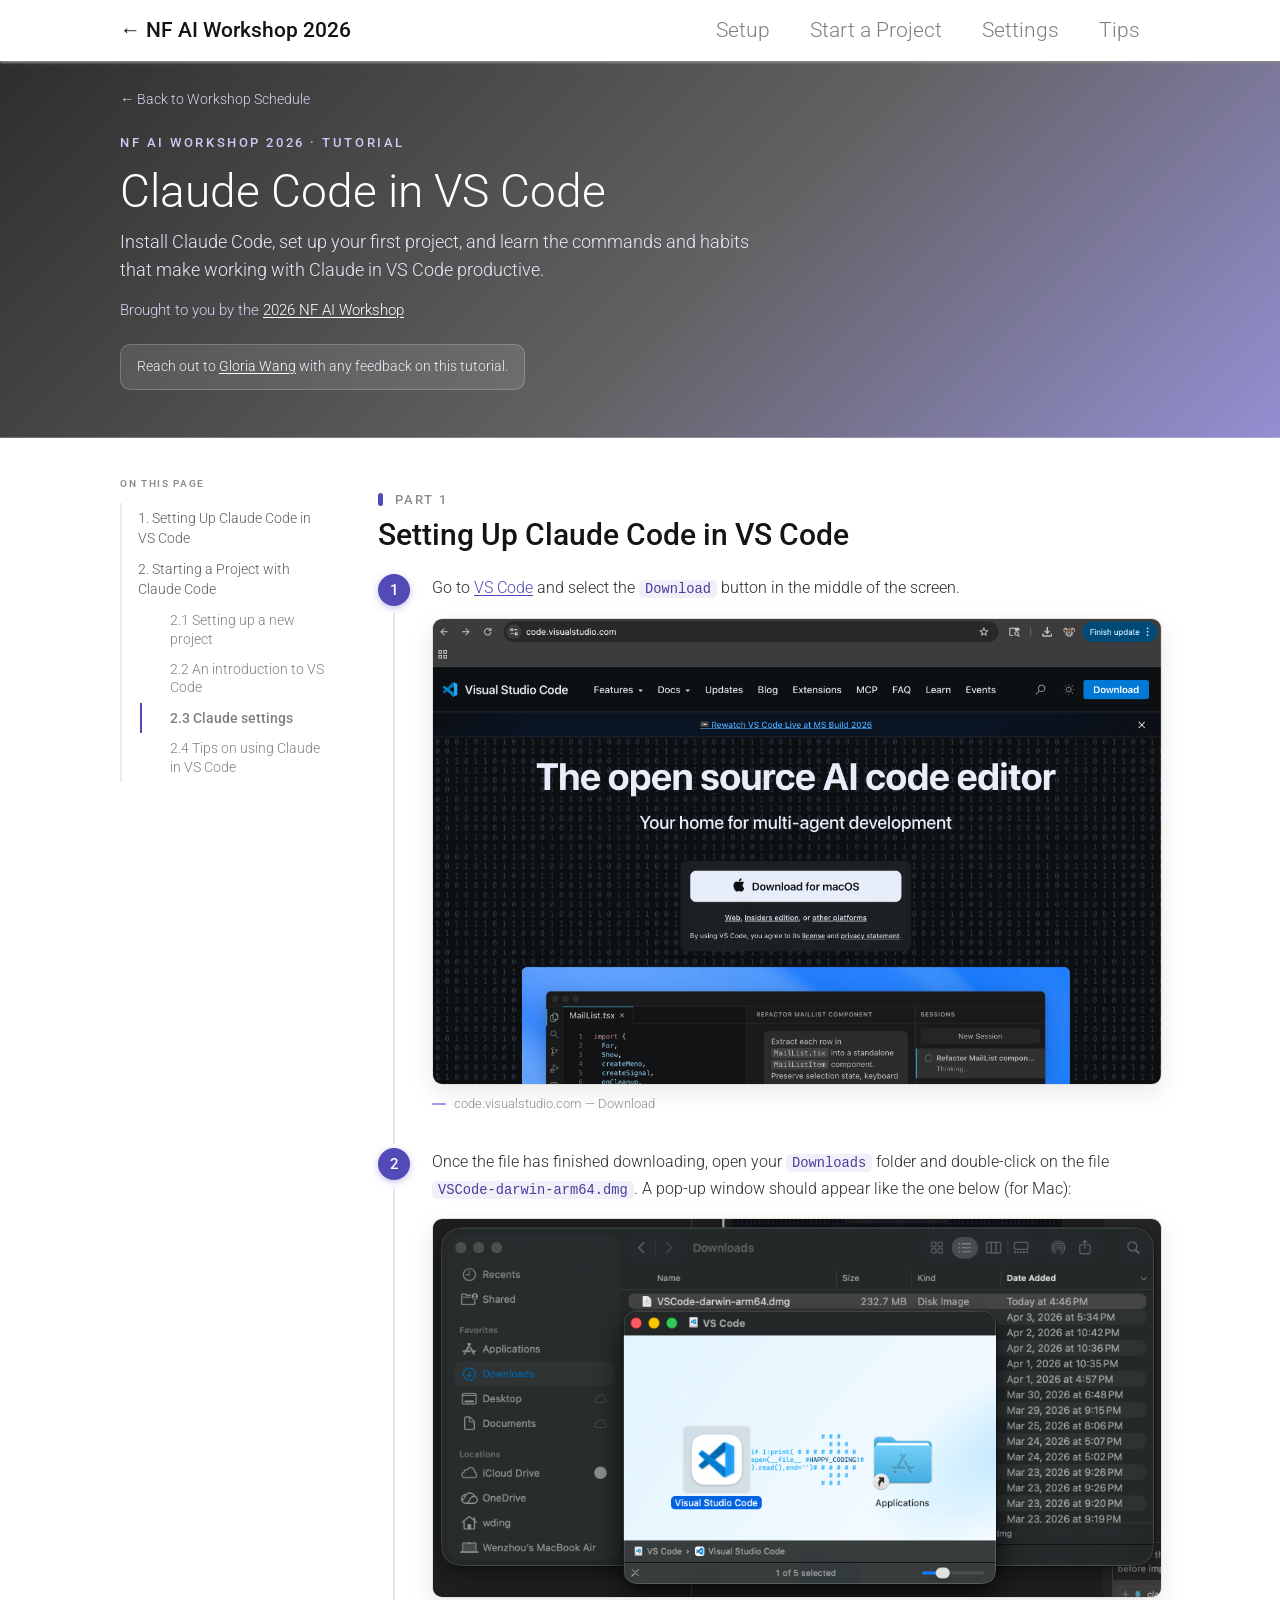
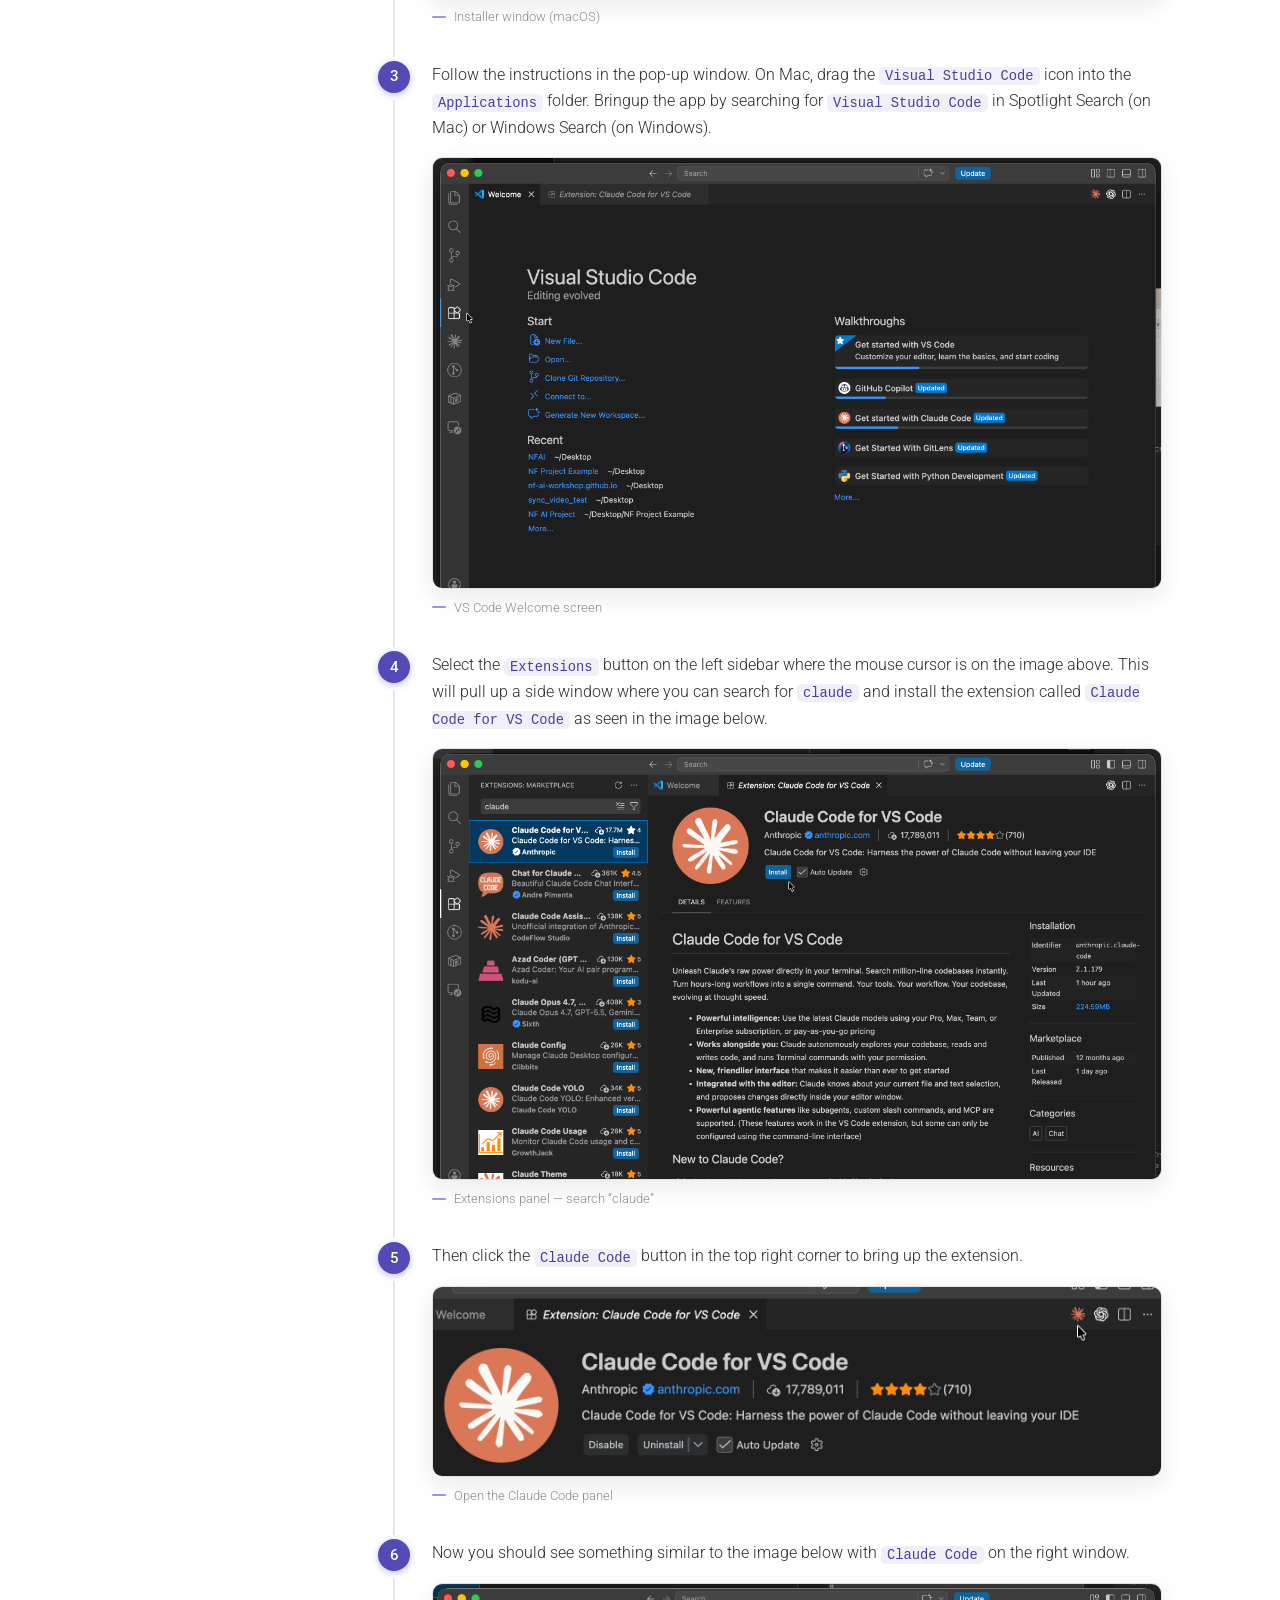
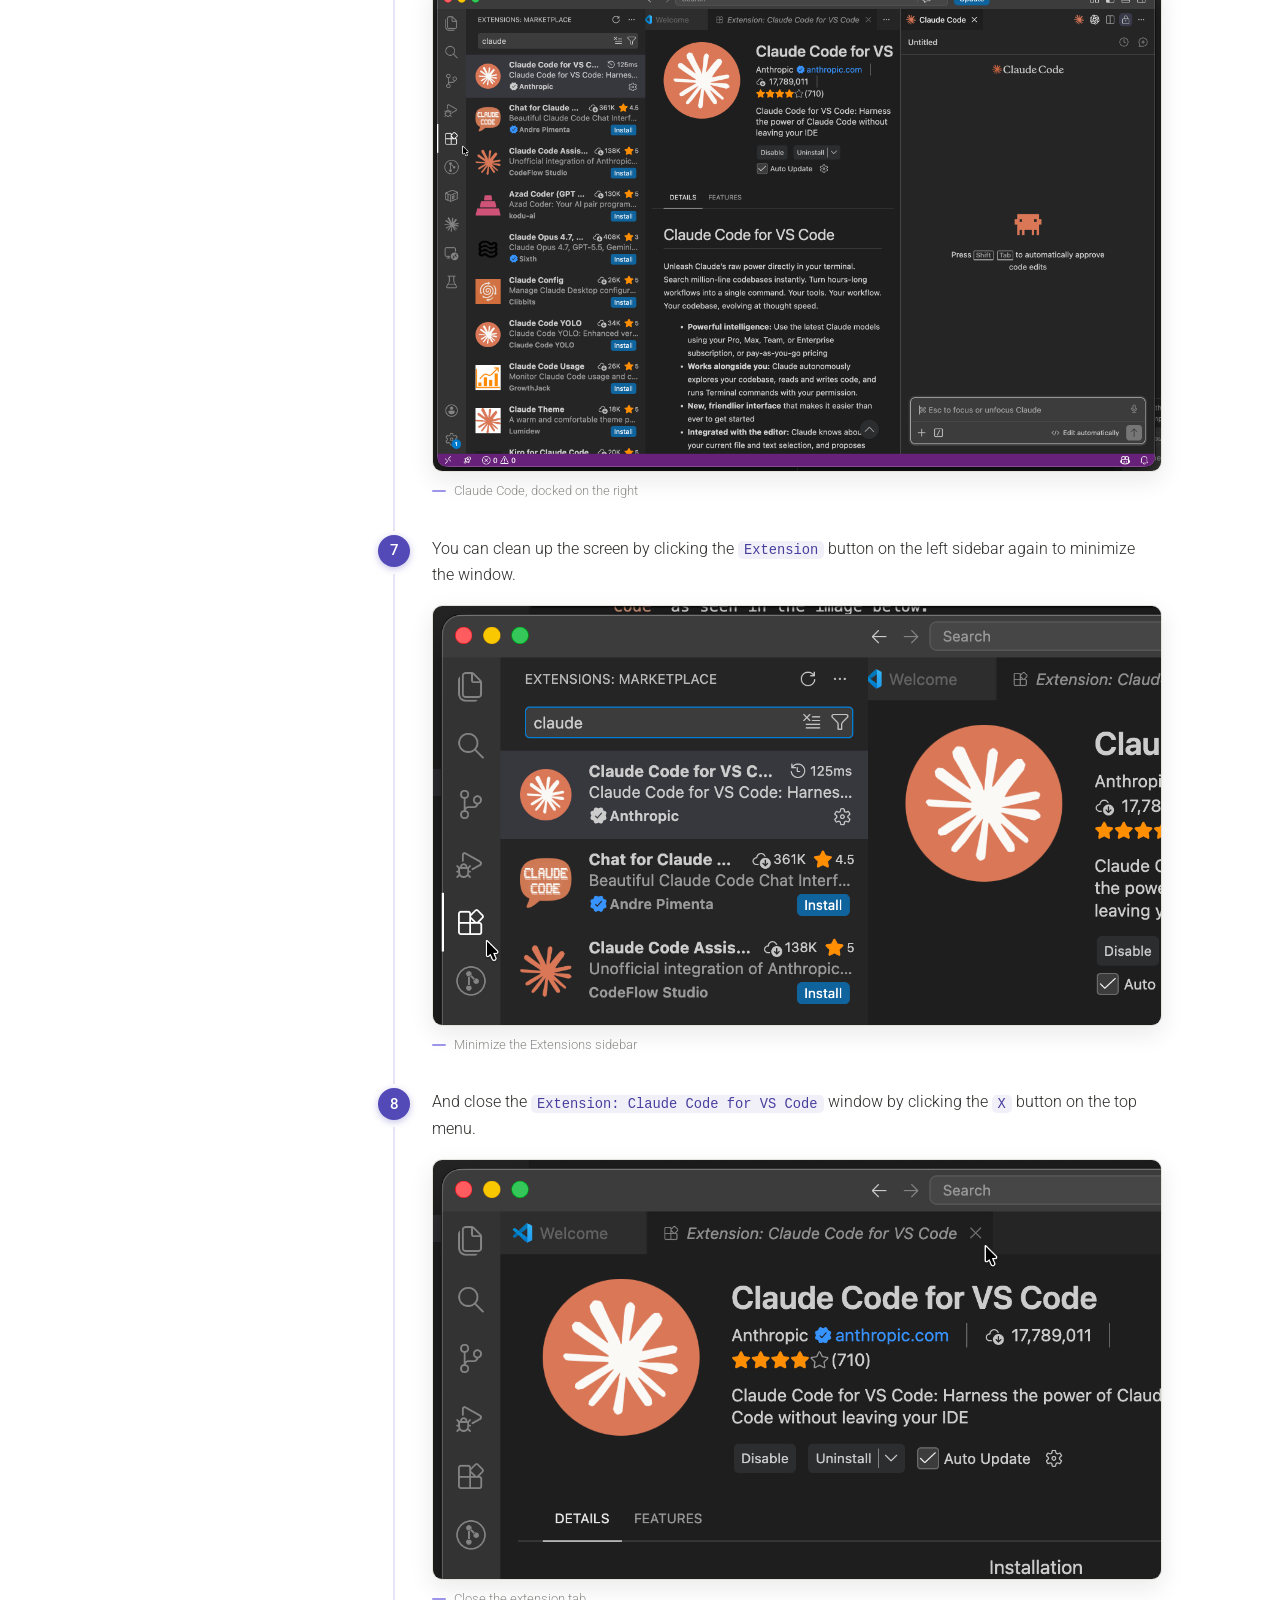
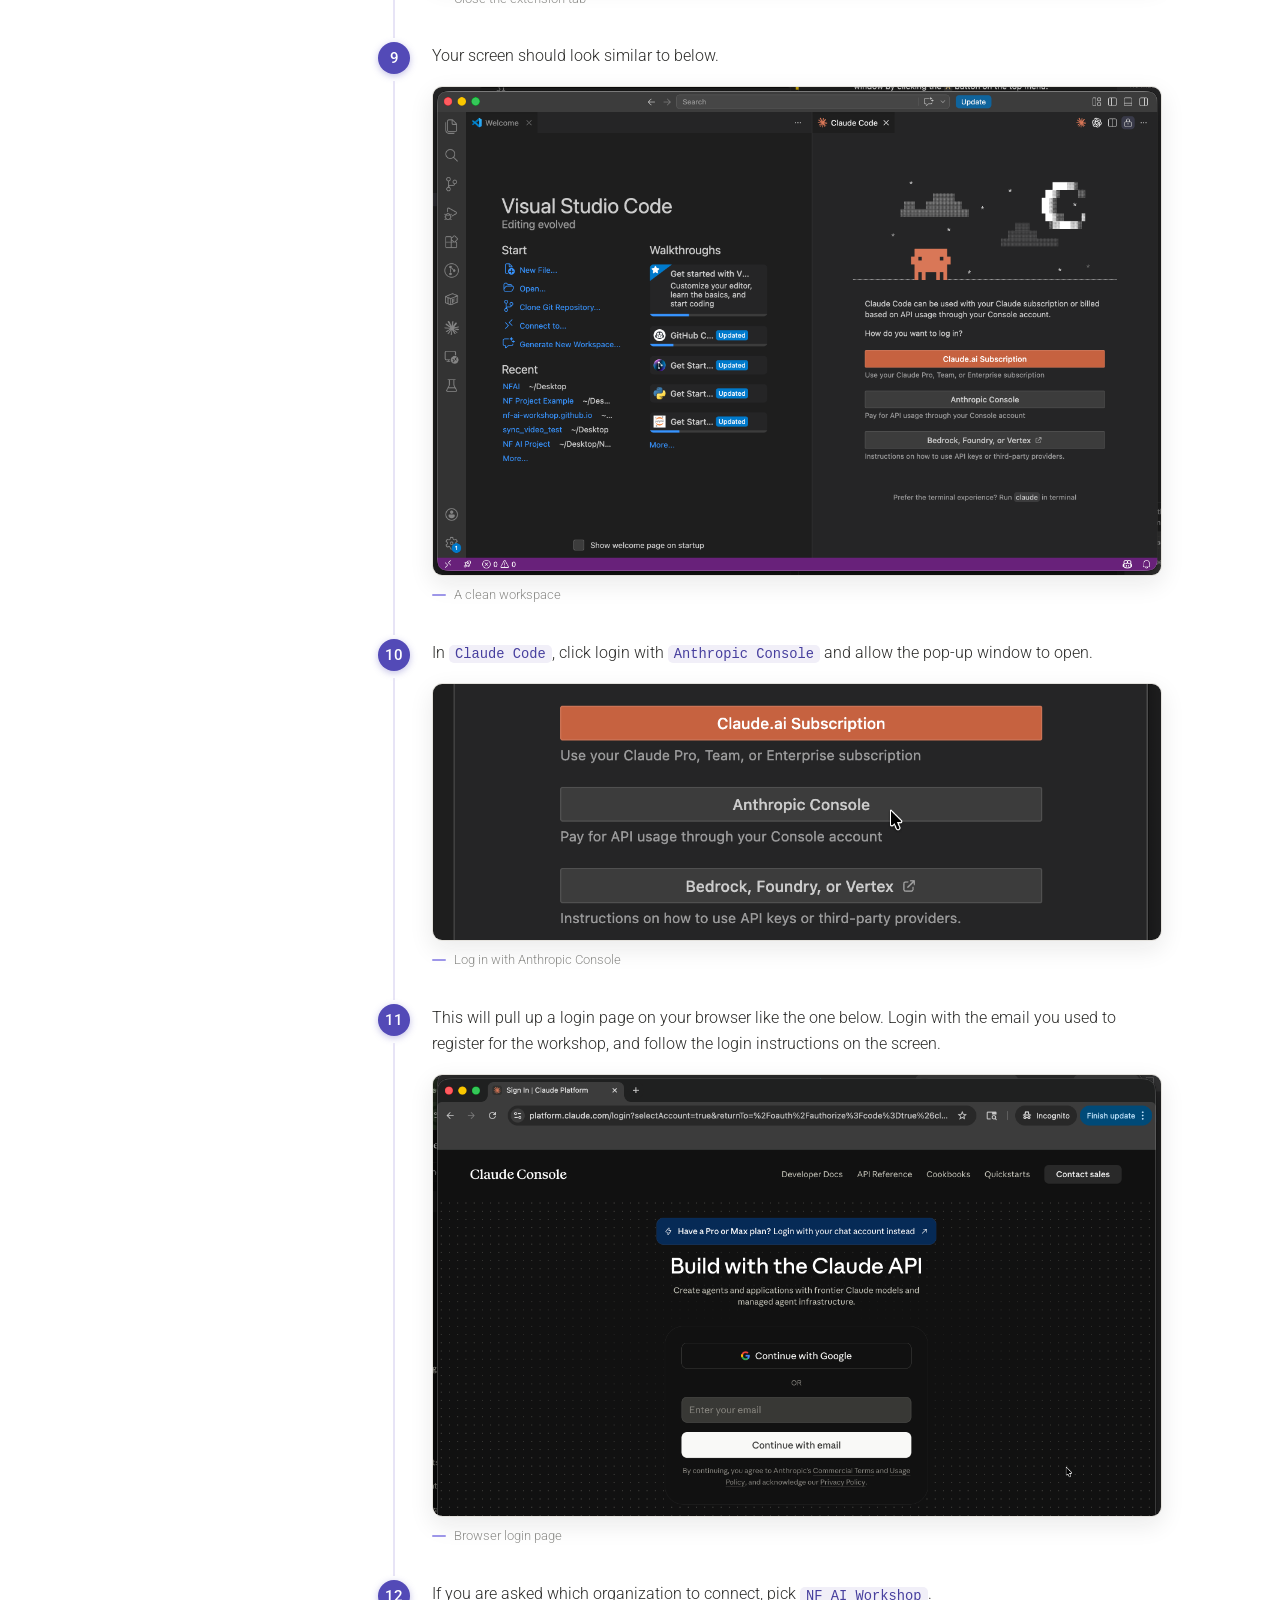
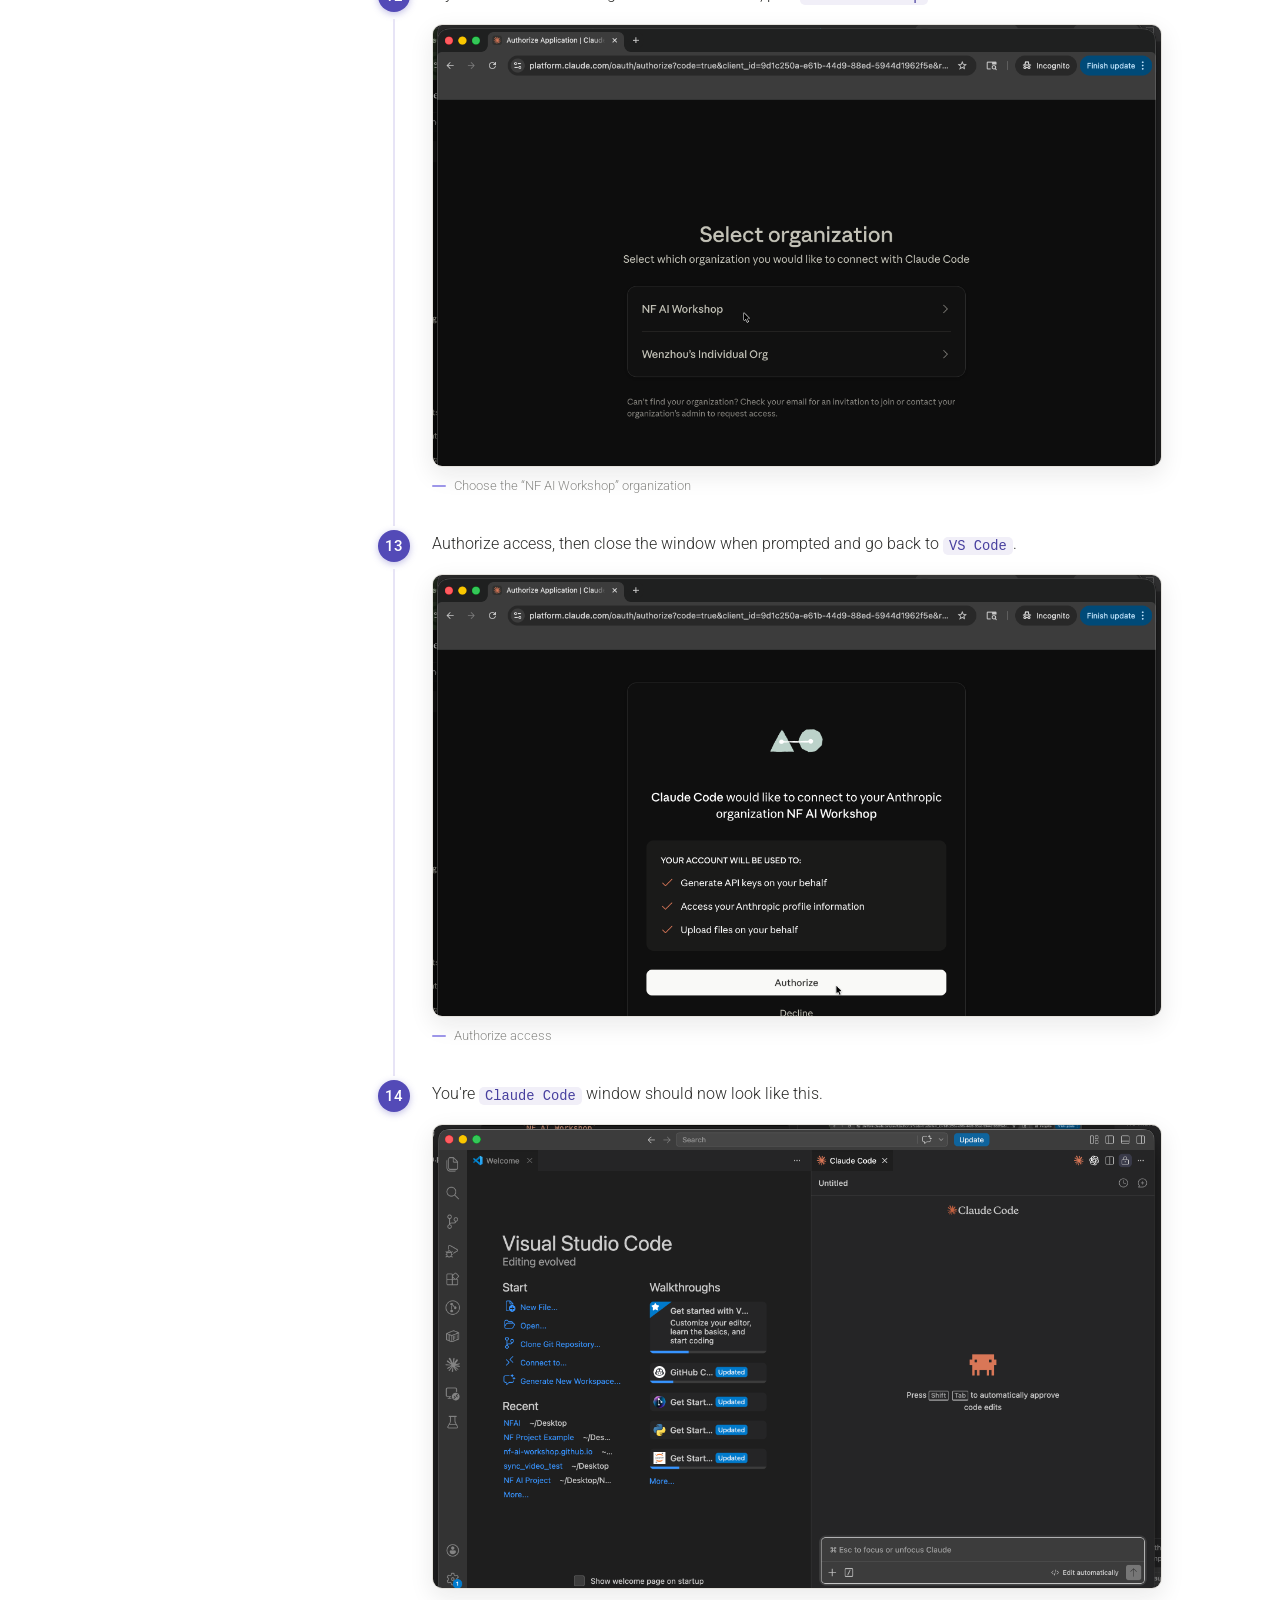
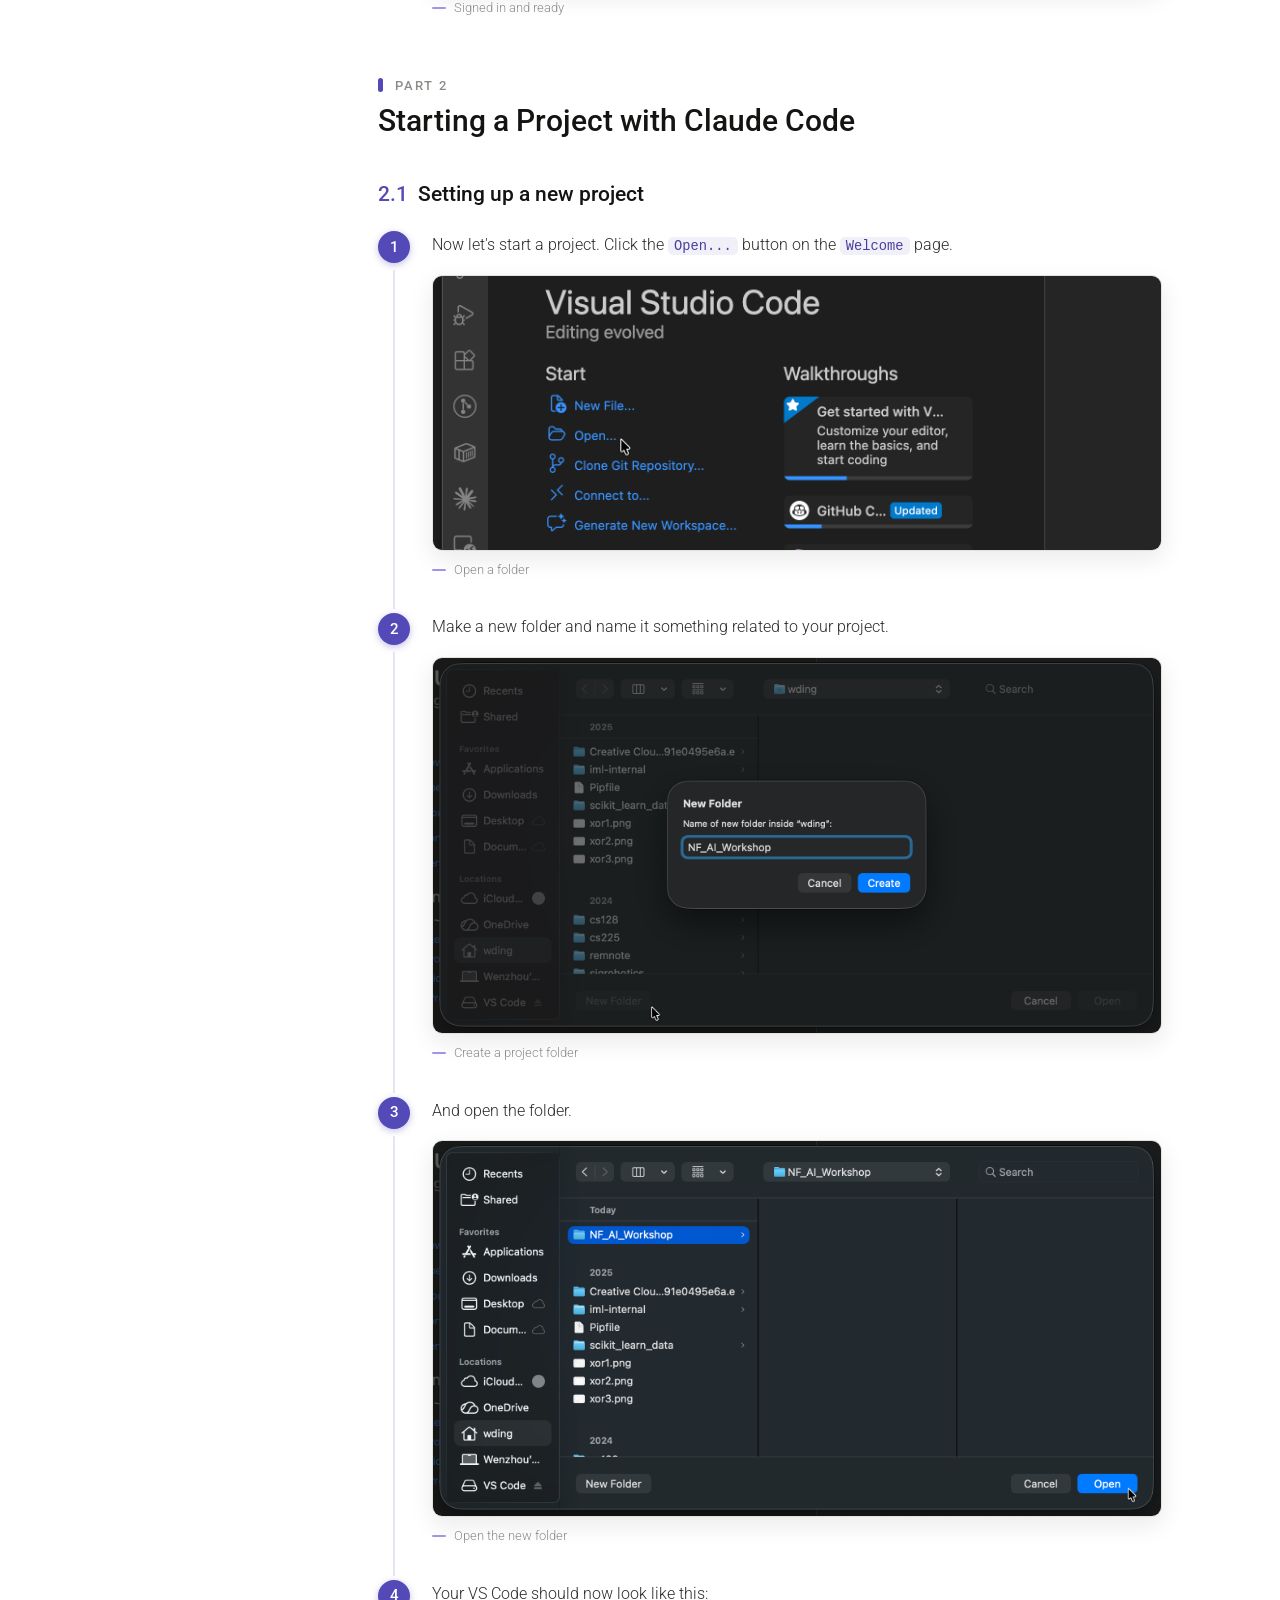
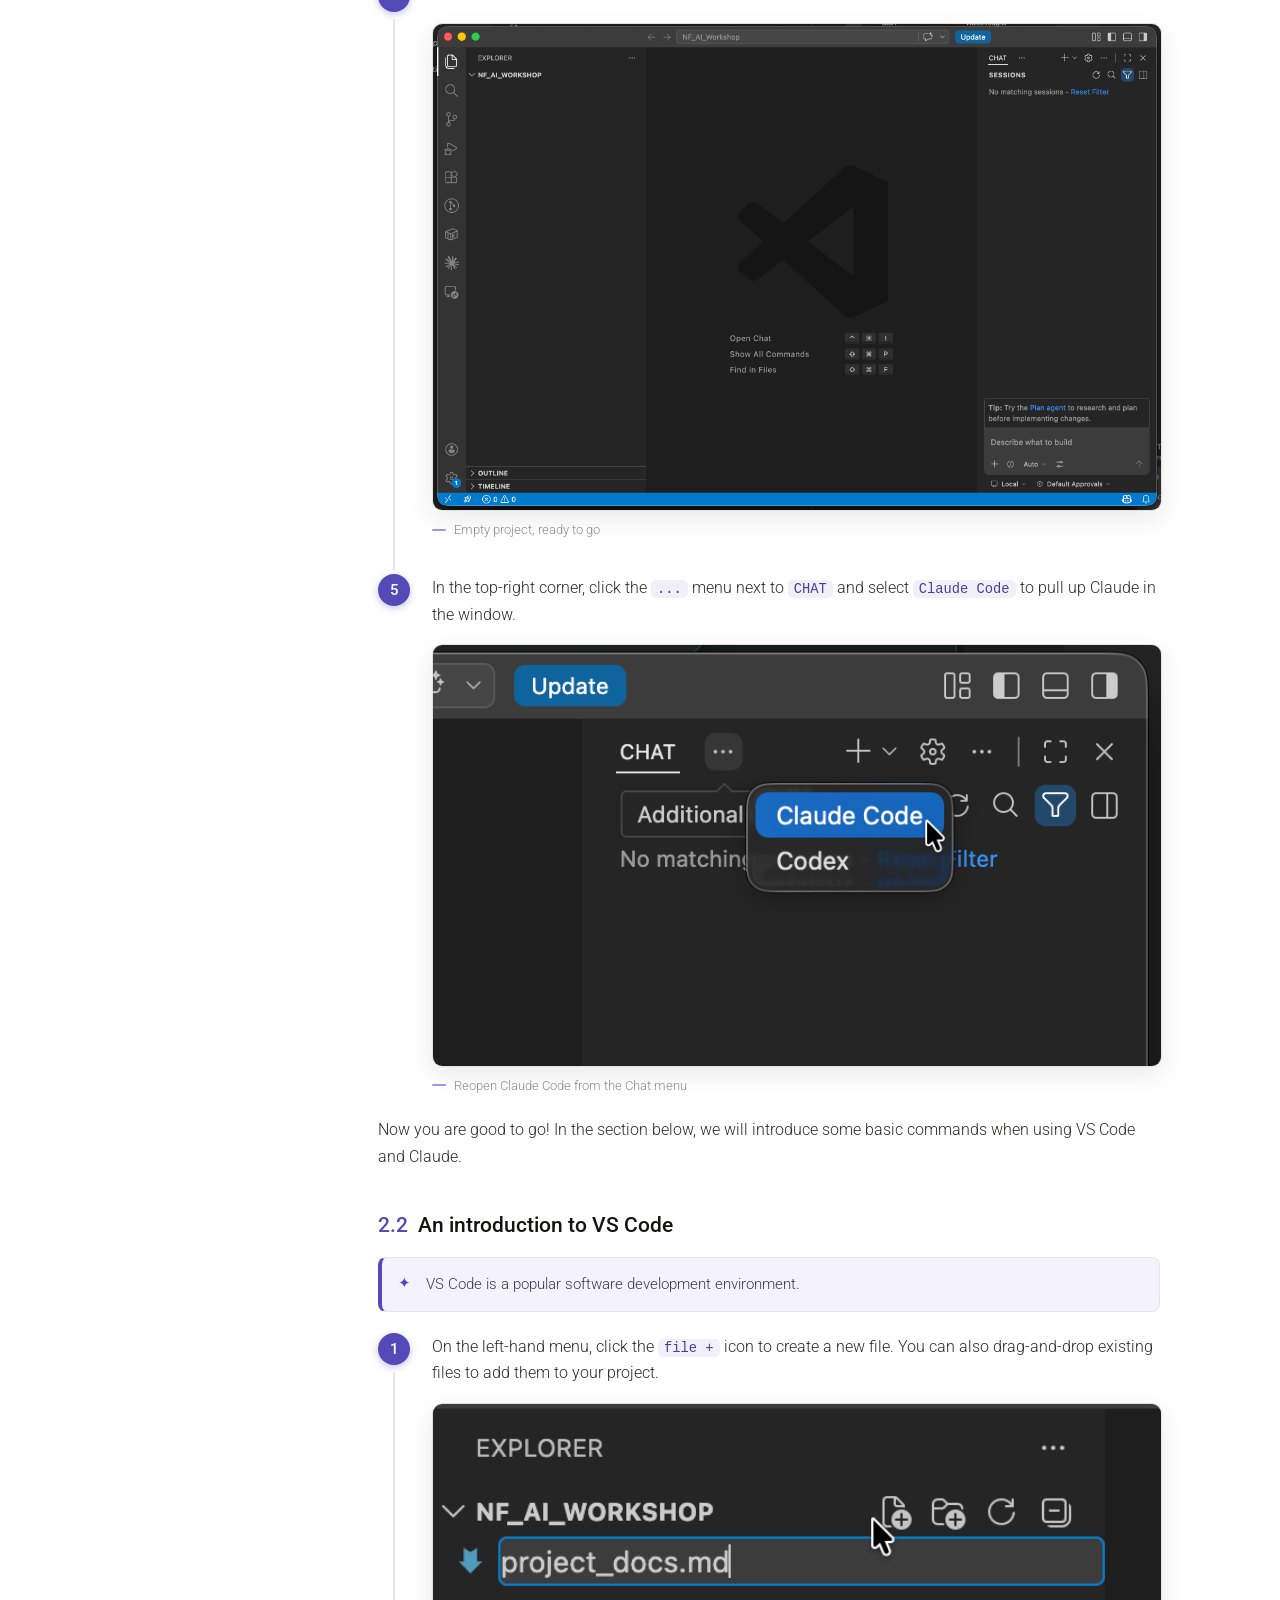
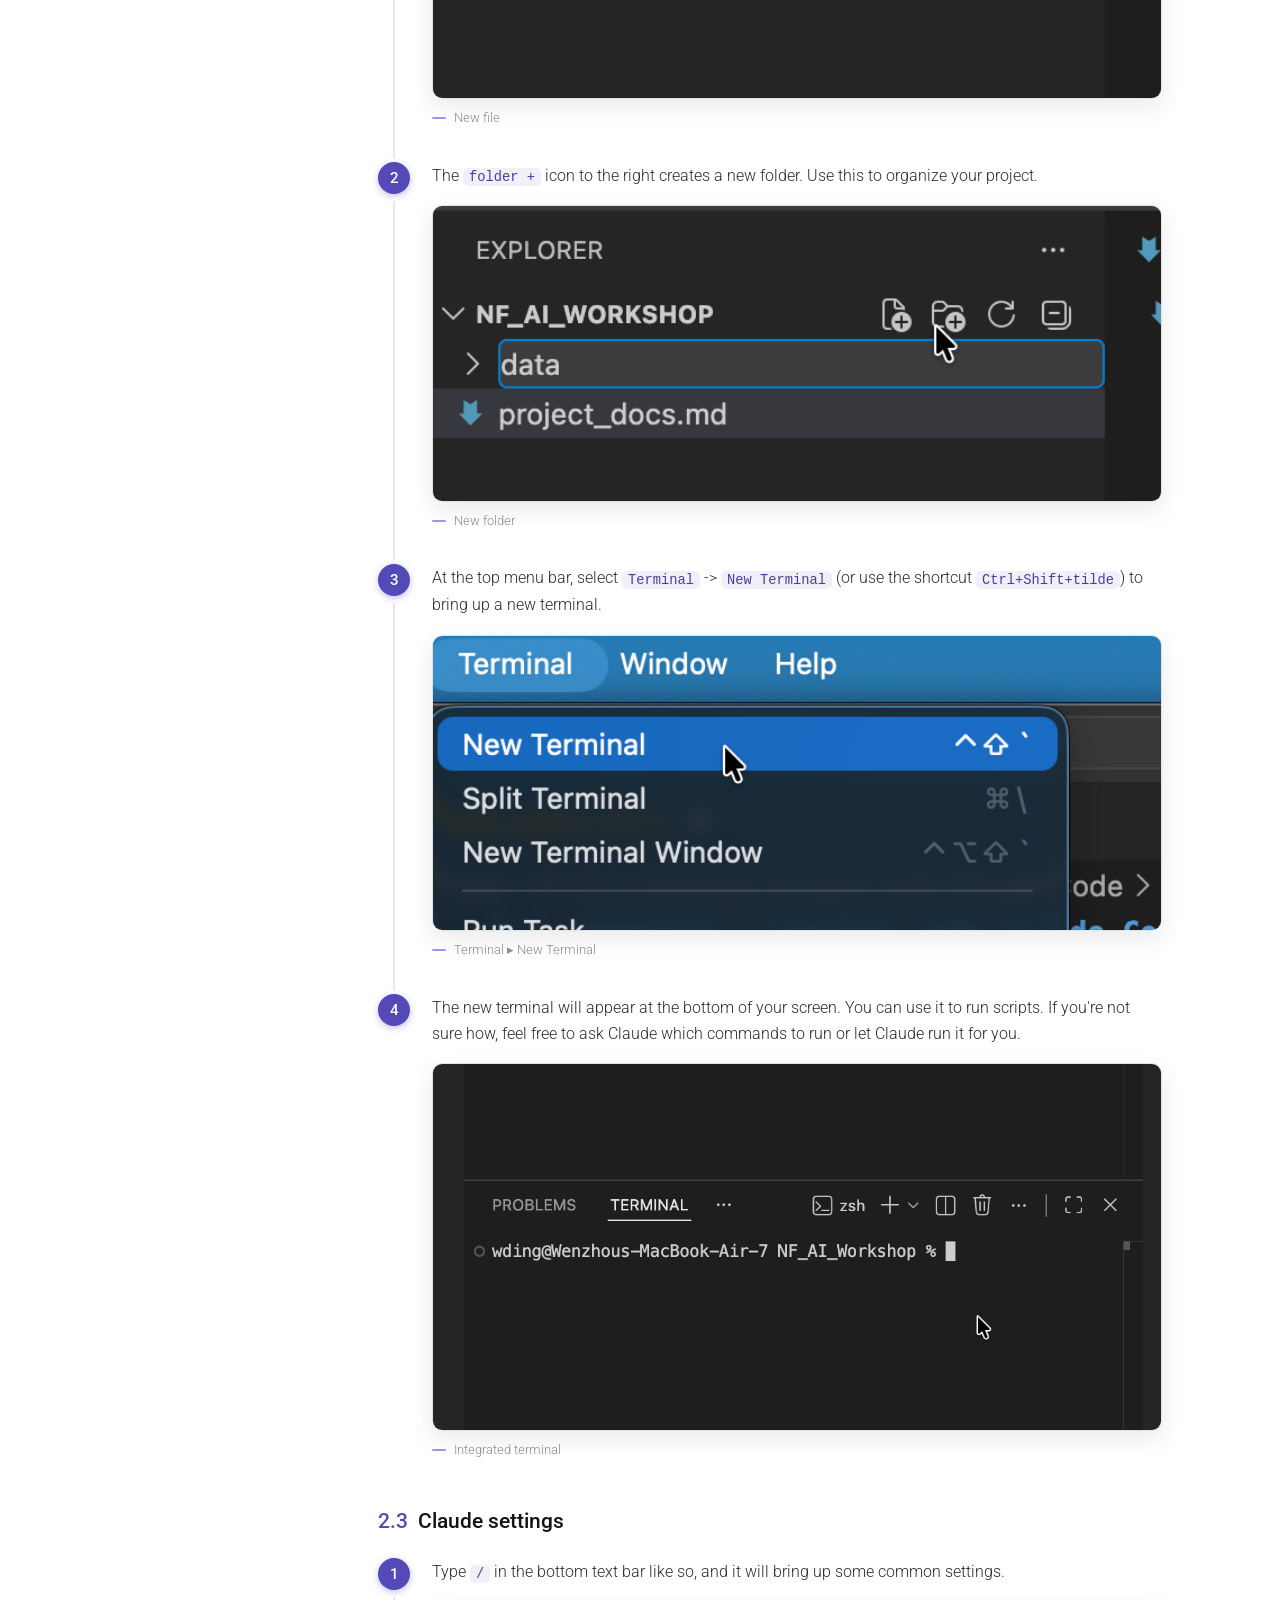
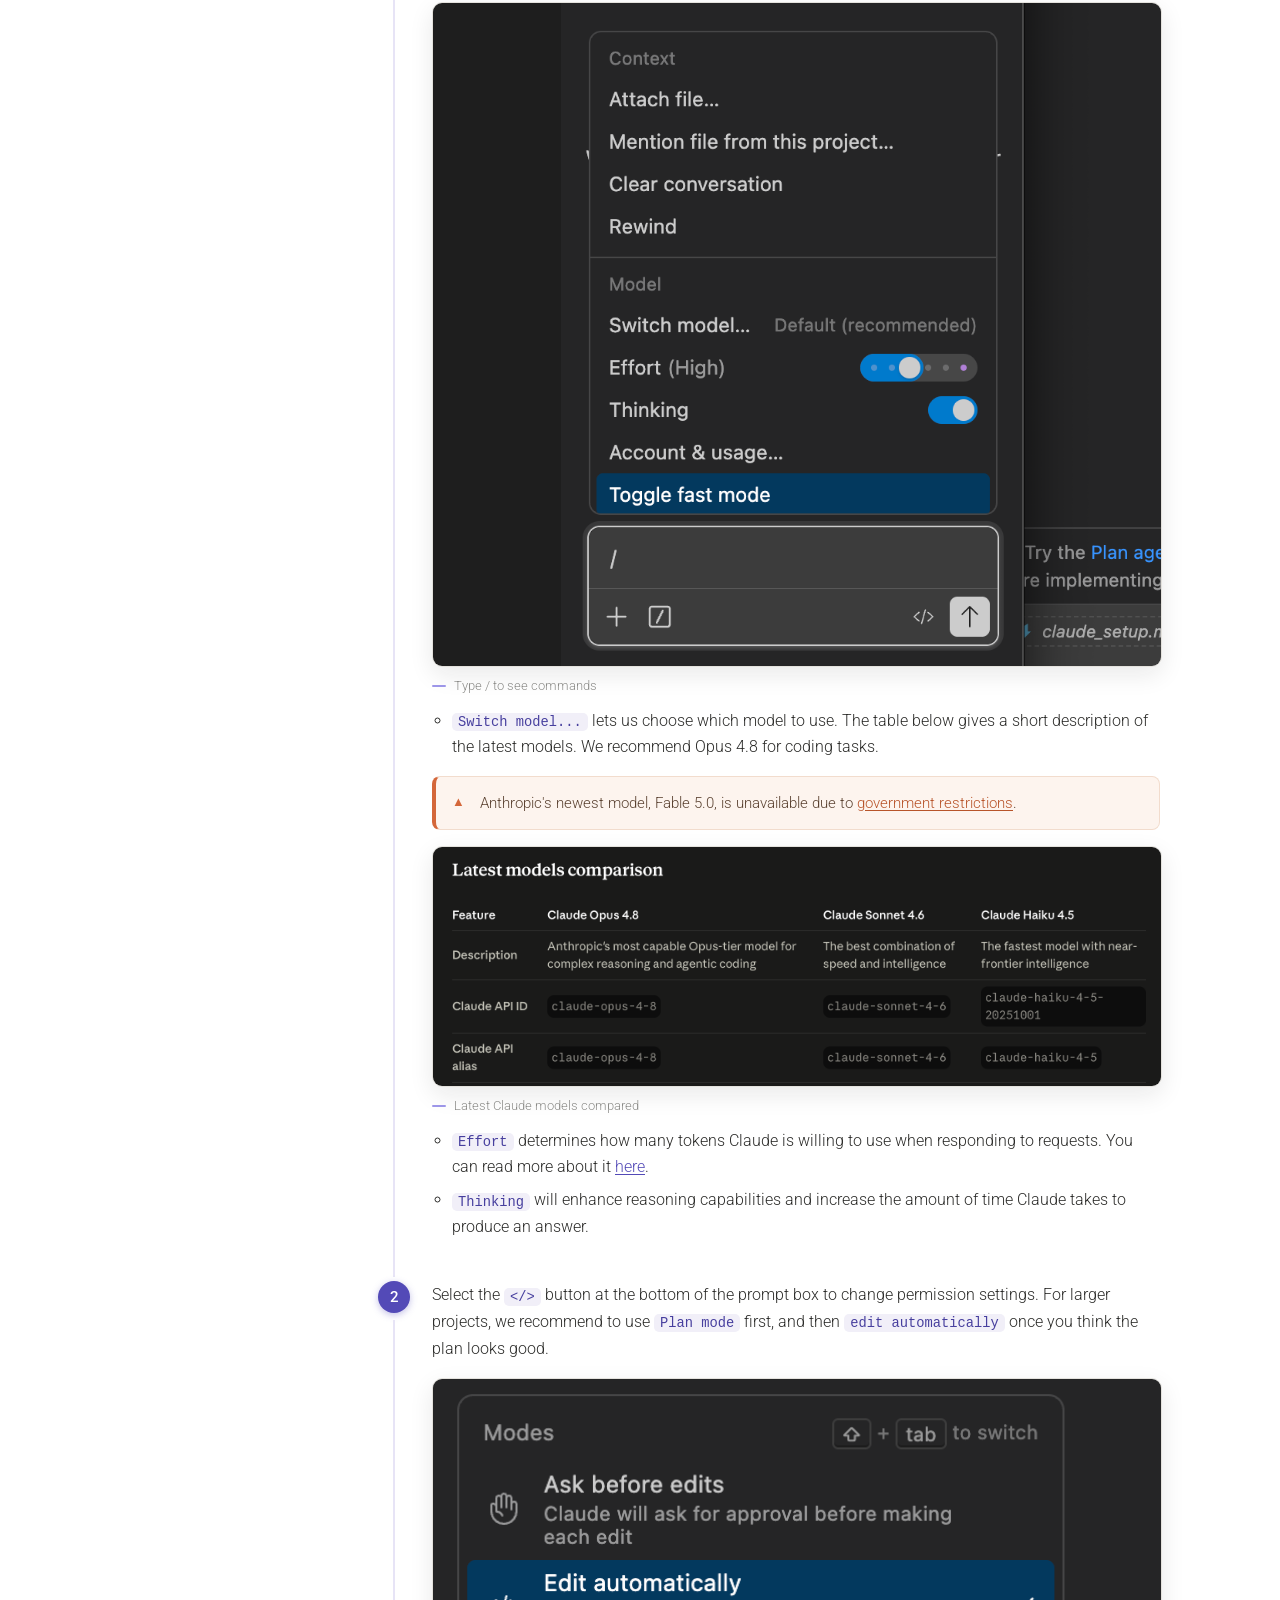
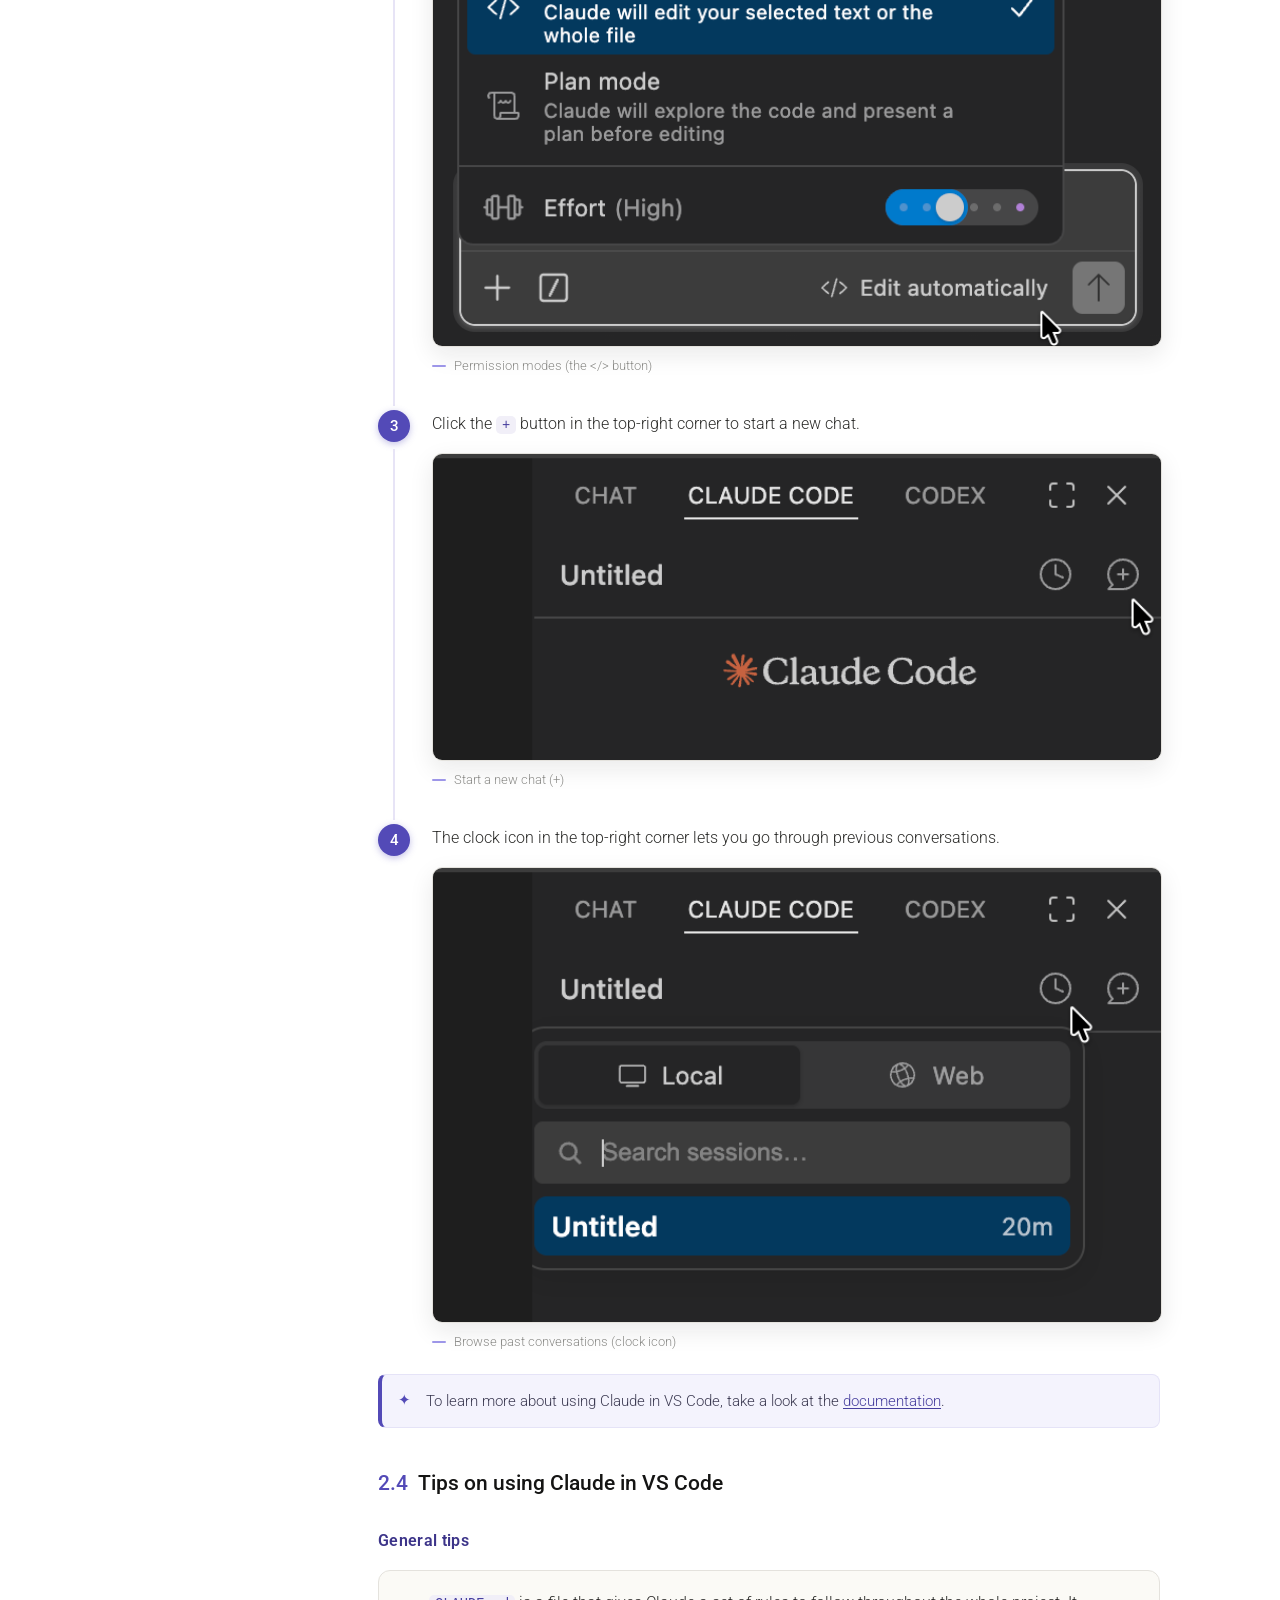
==== nf_conference2026/claude_setup.html @ 3a3d46ab "claude setup tutorial" ====
<!DOCTYPE html>
<html lang="en">

<head>
  <meta http-equiv="content-type" content="text/html; charset=UTF-8">
  <meta name="viewport" content="width=device-width, initial-scale=1.0">
  <meta charset="utf-8">
  <meta name="robots" content="noindex, nofollow">
  <title>Claude Code in VS Code — Tutorial · NF AI Workshop 2026</title>
  <link rel="stylesheet" href="css/style.css">
  <style>
    /* ============================================================
       Tutorial page — styled to match the NF AI Workshop design
       (purple #534ab7 accents, cream neutrals, Roboto, card UI)
       ============================================================ */

    .tut-page { color: #2c2c2a; }

    /* ---- Top nav (reuses .nav from style.css, tweaks layout) ---- */
    .tut-topnav .nav-container {
      max-width: 1040px;
      justify-content: space-between;
      align-items: center;
    }
    .tut-topnav .brand {
      color: #141413;
      font-weight: 500;
      margin-left: 0;
    }
    .tut-topnav .brand:hover { color: #534ab7; }
    .tut-topnav .nav-links { display: flex; flex-wrap: wrap; }
    @media screen and (max-width: 720px) {
      .tut-topnav .nav-container { justify-content: center; }
    }

    /* ---- Hero ---- */
    .tut-hero {
      color: #fff;
      background-image:
        linear-gradient(135deg, rgba(0,0,0,0.82), rgba(0,0,0,0.62) 55%, rgba(83,74,183,0.62)),
        url("../images/background_figure.png");
      background-size: cover;
      background-position: center center;
    }
    .tut-hero-inner {
      max-width: 1040px;
      margin: 0 auto;
      padding: 26px 24px 48px;
    }
    .tut-crumb {
      display: inline-block;
      color: #d8d4f0;
      font-size: 0.9em;
      margin-bottom: 22px;
    }
    .tut-crumb:hover { color: #fff; }
    .tut-hero .eyebrow {
      font-size: 0.8em;
      letter-spacing: 0.2em;
      text-transform: uppercase;
      color: #cfc9f5;
      font-weight: 500;
    }
    .tut-hero h1 {
      font-size: 2.9em;
      font-weight: 300;
      line-height: 1.08;
      margin: 14px 0 12px;
    }
    .tut-hero .lede {
      font-size: 1.15em;
      font-weight: 300;
      color: #e9e6f8;
      max-width: 640px;
      margin: 0;
    }
    .tut-hero .by { margin-top: 16px; font-size: 0.95em; color: #d6d2ef; }
    .tut-hero .by a { color: #fff; text-decoration: underline; text-underline-offset: 2px; }
    .tut-hero .feedback {
      margin-top: 22px;
      display: inline-block;
      font-size: 0.9em;
      color: #efedfa;
      background: rgba(255,255,255,0.10);
      border: 1px solid rgba(255,255,255,0.20);
      padding: 11px 16px;
      border-radius: 10px;
    }
    .tut-hero .feedback a { color: #fff; text-decoration: underline; text-underline-offset: 2px; }
    @media screen and (max-width: 600px) {
      .tut-hero h1 { font-size: 1.95em; }
      .tut-hero .lede { font-size: 1.02em; }
    }

    /* ---- Two-column layout: sticky TOC + content ---- */
    .tut-wrap { max-width: 1040px; margin: 0 auto; padding: 0 24px 70px; }
    .tut-layout {
      display: grid;
      grid-template-columns: 210px 1fr;
      gap: 48px;
      align-items: start;
      margin-top: 38px;
    }
    .tut-content { min-width: 0; }
    .tut-content p { line-height: 1.65; }
    .tut-content a { color: #534ab7; text-decoration: underline; text-underline-offset: 2px; }
    .tut-content a:hover { color: #3c3489; }
    .tut-content code {
      background: #f1eff8;
      color: #473f9e;
      padding: 1.5px 6px;
      border-radius: 5px;
      font-size: 0.86em;
      font-family: ui-monospace, "SF Mono", SFMono-Regular, Menlo, Consolas, monospace;
    }

    /* ---- Table of contents (sidebar) ---- */
    .tut-toc { position: sticky; top: 84px; font-size: 0.9em; }
    .tut-toc .toc-label {
      font-size: 0.72em;
      letter-spacing: 0.16em;
      text-transform: uppercase;
      color: #8c8c89;
      font-weight: 600;
      margin-bottom: 12px;
    }
    .tut-toc ol { list-style: none; margin: 0; padding: 0; border-left: 2px solid #ece9fb; }
    .tut-toc li { margin: 0; }
    .tut-toc a {
      display: block;
      padding: 6px 0 6px 16px;
      margin-left: -2px;
      border-left: 2px solid transparent;
      color: #5b5b66;
      text-decoration: none;
      line-height: 1.35;
    }
    .tut-toc a:hover { color: #534ab7; border-left-color: #c9c3f3; }
    .tut-toc a.active { color: #534ab7; font-weight: 500; border-left-color: #534ab7; }
    .tut-toc .sub a { padding-left: 28px; font-size: 0.95em; color: #80807a; }

    /* ---- Section headings (eyebrow + accent bar) ---- */
    .tut-section { margin-top: 14px; }
    .tut-section + .tut-section { margin-top: 52px; }
    .tut-eyebrow {
      display: flex;
      align-items: center;
      gap: 12px;
      color: #8c8c89;
      font-size: 0.8em;
      font-weight: 500;
      letter-spacing: 0.14em;
      text-transform: uppercase;
    }
    .tut-eyebrow::before {
      content: "";
      flex: none;
      width: 5px;
      height: 1.05em;
      border-radius: 3px;
      background: #534ab7;
    }
    .tut-h2 {
      scroll-margin-top: 86px;
      margin: 9px 0 6px;
      font-size: 1.85em;
      font-weight: 500;
      line-height: 1.18;
      color: #141413;
    }
    .tut-h3 {
      scroll-margin-top: 86px;
      margin: 40px 0 4px;
      font-size: 1.3em;
      font-weight: 500;
      color: #141413;
    }
    .tut-h3 .num { color: #534ab7; font-weight: 500; }
    .tut-h4 {
      margin: 30px 0 6px;
      font-size: 1.02em;
      font-weight: 600;
      letter-spacing: 0.02em;
      color: #3c3489;
    }

    /* ---- Numbered steps (vertical stepper) ---- */
    .steps { list-style: none; counter-reset: step; margin: 22px 0 0; padding: 0; }
    .step {
      counter-increment: step;
      position: relative;
      padding-left: 54px;
      padding-bottom: 30px;
    }
    .step::before {
      content: counter(step);
      position: absolute;
      left: 0;
      top: -1px;
      width: 32px;
      height: 32px;
      display: flex;
      align-items: center;
      justify-content: center;
      background: #534ab7;
      color: #fff;
      border-radius: 50%;
      font-size: 0.92em;
      font-weight: 500;
      box-shadow: 0 2px 7px rgba(83,74,183,0.35);
    }
    .step::after {
      content: "";
      position: absolute;
      left: 15px;
      top: 38px;
      bottom: 0;
      width: 2px;
      background: #e7e4f6;
    }
    .step:last-child { padding-bottom: 6px; }
    .step:last-child::after { display: none; }
    .step-text { margin: 5px 0 0; line-height: 1.6; }

    .sub { margin: 12px 0 0; padding-left: 20px; }
    .sub li { margin: 8px 0; line-height: 1.6; }

    /* ---- Screenshot figures ---- */
    .shot { margin: 16px 0 0; }
    .shot img {
      display: block;
      width: 100%;
      height: auto;
      border: 1px solid #e4e2dd;
      border-radius: 10px;
      box-shadow: 0 8px 24px rgba(20,20,19,0.09);
    }
    .shot figcaption {
      display: flex;
      align-items: center;
      gap: 8px;
      margin-top: 9px;
      font-size: 0.82em;
      color: #8c8c89;
    }
    .shot figcaption::before {
      content: "";
      flex: none;
      width: 14px;
      height: 2px;
      border-radius: 2px;
      background: #9d96e8;
    }

    /* ---- Callout notes ---- */
    .note {
      position: relative;
      margin: 16px 0;
      padding: 14px 18px 14px 44px;
      background: #f4f3fd;
      border: 1px solid #e5e3f7;
      border-left: 4px solid #534ab7;
      border-radius: 8px;
      color: #3c3a52;
      font-size: 0.95em;
      line-height: 1.6;
    }
    .note::before {
      content: "✦";
      position: absolute;
      left: 16px;
      top: 13px;
      color: #534ab7;
    }
    .note a { color: #473f9e; }
    .note.warn {
      background: #fdf4ee;
      border-color: #f2dccd;
      border-left-color: #d4673a;
      color: #5b4231;
    }
    .note.warn::before { content: "▲"; color: #d4673a; font-size: 0.85em; top: 15px; }
    .note.warn a { color: #b8542a; }

    /* ---- Tips card ---- */
    .tip-card {
      border: 1px solid #e4e2dd;
      border-radius: 12px;
      background: #fbfaf6;
      padding: 4px 22px;
      margin: 16px 0;
    }
    .tip-card ul { list-style: none; margin: 0; padding: 0; }
    .tip-card li {
      position: relative;
      padding: 15px 0 15px 28px;
      border-bottom: 1px solid #efeee8;
      line-height: 1.6;
    }
    .tip-card li:last-child { border-bottom: none; }
    .tip-card li::before {
      content: "›";
      position: absolute;
      left: 6px;
      top: 13px;
      color: #534ab7;
      font-weight: 700;
      font-size: 1.15em;
    }

    .bullets { padding-left: 20px; margin: 12px 0; }
    .bullets li { margin: 8px 0; line-height: 1.6; }

    /* ---- Bottom back link + footer ---- */
    .tut-back {
      display: inline-flex;
      align-items: center;
      gap: 8px;
      margin-top: 48px;
      padding: 10px 20px;
      border: 1px solid #e4e2dd;
      border-radius: 999px;
      color: #534ab7;
      font-size: 0.92em;
      font-weight: 500;
      text-decoration: none;
      transition: all 0.2s;
    }
    .tut-back:hover { background: #534ab7; color: #fff; border-color: #534ab7; }

    .tut-foot {
      border-top: 1px solid #ececea;
      text-align: center;
      color: #8c8c89;
      font-size: 0.85em;
      padding: 22px 20px 30px;
    }
    .tut-foot a { color: #534ab7; text-decoration: none; }
    .tut-foot a:hover { text-decoration: underline; }

    /* ---- Responsive: collapse sidebar ---- */
    @media screen and (max-width: 880px) {
      .tut-layout { grid-template-columns: 1fr; gap: 0; }
      .tut-toc {
        position: static;
        top: auto;
        margin-bottom: 12px;
        border: 1px solid #e4e2dd;
        border-radius: 12px;
        background: #faf9f5;
        padding: 16px 20px;
      }
      .tut-toc ol { border-left: none; }
      .tut-toc a { border-left: none; padding-left: 0; }
      .tut-toc a:hover, .tut-toc a.active { border-left: none; }
      .tut-toc .sub a { padding-left: 16px; }
    }
    @media screen and (max-width: 600px) {
      .step { padding-left: 46px; }
    }
  </style>
</head>

<body class="tut-page">

  <!-- Top navigation -->
  <div class="nav tut-topnav">
    <div class="nav-container">
      <a class="brand" href="index.html">&larr; NF AI Workshop 2026</a>
      <span class="nav-links">
        <a href="#setup">Setup</a>
        <a href="#project">Start a Project</a>
        <a href="#claude-settings">Settings</a>
        <a href="#tips">Tips</a>
      </span>
    </div>
  </div>

  <!-- Hero -->
  <header class="tut-hero">
    <div class="tut-hero-inner">
      <a class="tut-crumb" href="index.html#schedule">&larr; Back to Workshop Schedule</a>
      <div class="eyebrow">NF AI Workshop 2026 · Tutorial</div>
      <h1>Claude Code in VS Code</h1>
      <p class="lede">Install Claude Code, set up your first project, and learn the commands and habits that make working with Claude in VS Code productive.</p>
      <div class="by">Brought to you by the <a href="https://nf-ai-workshop.github.io/nf_conference2026/">2026 NF AI Workshop</a></div>
      <div class="feedback">Reach out to <a href="https://gxywang.github.io">Gloria Wang</a> with any feedback on this tutorial.</div>
    </div>
  </header>

  <div class="tut-wrap">
    <div class="tut-layout">

      <!-- Sidebar TOC -->
      <aside class="tut-toc">
        <div class="toc-label">On this page</div>
        <ol>
          <li><a href="#setup">1. Setting Up Claude Code in VS Code</a></li>
          <li><a href="#project">2. Starting a Project with Claude Code</a></li>
          <li class="sub"><a href="#new-project">2.1 Setting up a new project</a></li>
          <li class="sub"><a href="#intro-vscode">2.2 An introduction to VS Code</a></li>
          <li class="sub"><a href="#claude-settings">2.3 Claude settings</a></li>
          <li class="sub"><a href="#tips">2.4 Tips on using Claude in VS Code</a></li>
        </ol>
      </aside>

      <!-- Main content -->
      <main class="tut-content">

        <!-- ============ SECTION 1 ============ -->
        <section class="tut-section">
          <div class="tut-eyebrow">Part 1</div>
          <h2 class="tut-h2" id="setup">Setting Up Claude Code in VS Code</h2>

          <ol class="steps">
            <li class="step">
              <p class="step-text">Go to <a href="https://code.visualstudio.com/">VS Code</a> and select the <code>Download</code> button in the middle of the screen.</p>
              <figure class="shot">
                <img src="../media/vscode.png" alt="vs code screenshot">
                <figcaption>code.visualstudio.com — Download</figcaption>
              </figure>
            </li>

            <li class="step">
              <p class="step-text">Once the file has finished downloading, open your <code>Downloads</code> folder and double-click on the file <code>VSCode-darwin-arm64.dmg</code>. A pop-up window should appear like the one below (for Mac):</p>
              <figure class="shot">
                <img src="../media/vscode_install.png" alt="vs code download">
                <figcaption>Installer window (macOS)</figcaption>
              </figure>
            </li>

            <li class="step">
              <p class="step-text">Follow the instructions in the pop-up window. On Mac, drag the <code>Visual Studio Code</code> icon into the <code>Applications</code> folder. Bringup the app by searching for <code>Visual Studio Code</code> in Spotlight Search (on Mac) or Windows Search (on Windows).</p>
              <figure class="shot">
                <img src="../media/vscode_welcome.png" alt="vs code">
                <figcaption>VS Code Welcome screen</figcaption>
              </figure>
            </li>

            <li class="step">
              <p class="step-text">Select the <code>Extensions</code> button on the left sidebar where the mouse cursor is on the image above. This will pull up a side window where you can search for <code>claude</code> and install the extension called <code>Claude Code for VS Code</code> as seen in the image below.</p>
              <figure class="shot">
                <img src="../media/vscode_extensions.png" alt="vs code extensions">
                <figcaption>Extensions panel — search “claude”</figcaption>
              </figure>
            </li>

            <li class="step">
              <p class="step-text">Then click the <code>Claude Code</code> button in the top right corner to bring up the extension.</p>
              <figure class="shot">
                <img src="../media/vscode_claude_ext.png" alt="vs code claude extension">
                <figcaption>Open the Claude Code panel</figcaption>
              </figure>
            </li>

            <li class="step">
              <p class="step-text">Now you should see something similar to the image below with <code>Claude Code</code> on the right window.</p>
              <figure class="shot">
                <img src="../media/vscode_claude_code.png" alt="vs code claude code">
                <figcaption>Claude Code, docked on the right</figcaption>
              </figure>
            </li>

            <li class="step">
              <p class="step-text">You can clean up the screen by clicking the <code>Extension</code> button on the left sidebar again to minimize the window.</p>
              <figure class="shot">
                <img src="../media/vscode_ext_minimize.png" alt="vs code minimize extension">
                <figcaption>Minimize the Extensions sidebar</figcaption>
              </figure>
            </li>

            <li class="step">
              <p class="step-text">And close the <code>Extension: Claude Code for VS Code</code> window by clicking the <code>X</code> button on the top menu.</p>
              <figure class="shot">
                <img src="../media/vscode_exit_ext.png" alt="vs code exit extension">
                <figcaption>Close the extension tab</figcaption>
              </figure>
            </li>

            <li class="step">
              <p class="step-text">Your screen should look similar to below.</p>
              <figure class="shot">
                <img src="../media/vscode_clean.png" alt="vs code clean">
                <figcaption>A clean workspace</figcaption>
              </figure>
            </li>

            <li class="step">
              <p class="step-text">In <code>Claude Code</code>, click login with <code>Anthropic Console</code> and allow the pop-up window to open.</p>
              <figure class="shot">
                <img src="../media/claude_login.png" alt="claude login">
                <figcaption>Log in with Anthropic Console</figcaption>
              </figure>
            </li>

            <li class="step">
              <p class="step-text">This will pull up a login page on your browser like the one below. Login with the email you used to register for the workshop, and follow the login instructions on the screen.</p>
              <figure class="shot">
                <img src="../media/claude_console_login.png" alt="claude console login">
                <figcaption>Browser login page</figcaption>
              </figure>
            </li>

            <li class="step">
              <p class="step-text">If you are asked which organization to connect, pick <code>NF AI Workshop</code>.</p>
              <figure class="shot">
                <img src="../media/claude_console_org_selection.png" alt="claude console organization selection">
                <figcaption>Choose the “NF AI Workshop” organization</figcaption>
              </figure>
            </li>

            <li class="step">
              <p class="step-text">Authorize access, then close the window when prompted and go back to <code>VS Code</code>.</p>
              <figure class="shot">
                <img src="../media/claude_console_authorize.png" alt="claude console authorize">
                <figcaption>Authorize access</figcaption>
              </figure>
            </li>

            <li class="step">
              <p class="step-text">You're <code>Claude Code</code> window should now look like this.</p>
              <figure class="shot">
                <img src="../media/claude_code.png" alt="claude code">
                <figcaption>Signed in and ready</figcaption>
              </figure>
            </li>
          </ol>
        </section>

        <!-- ============ SECTION 2 ============ -->
        <section class="tut-section">
          <div class="tut-eyebrow">Part 2</div>
          <h2 class="tut-h2" id="project">Starting a Project with Claude Code</h2>

          <!-- 2.1 -->
          <h3 class="tut-h3" id="new-project"><span class="num">2.1</span> &nbsp;Setting up a new project</h3>

          <ol class="steps">
            <li class="step">
              <p class="step-text">Now let's start a project. Click the <code>Open...</code> button on the <code>Welcome</code> page.</p>
              <figure class="shot">
                <img src="../media/vscode_open_folder.png" alt="vscode open folder">
                <figcaption>Open a folder</figcaption>
              </figure>
            </li>

            <li class="step">
              <p class="step-text">Make a new folder and name it something related to your project.</p>
              <figure class="shot">
                <img src="../media/new_folder.png" alt="new folder">
                <figcaption>Create a project folder</figcaption>
              </figure>
            </li>

            <li class="step">
              <p class="step-text">And open the folder.</p>
              <figure class="shot">
                <img src="../media/open_folder.png" alt="open folder">
                <figcaption>Open the new folder</figcaption>
              </figure>
            </li>

            <li class="step">
              <p class="step-text">Your VS Code should now look like this:</p>
              <figure class="shot">
                <img src="../media/new_proj.png" alt="new proj">
                <figcaption>Empty project, ready to go</figcaption>
              </figure>
            </li>

            <li class="step">
              <p class="step-text">In the top-right corner, click the <code>...</code> menu next to <code>CHAT</code> and select <code>Claude Code</code> to pull up Claude in the window.</p>
              <figure class="shot">
                <img src="../media/claude_code_chat.png" alt="claude code chat">
                <figcaption>Reopen Claude Code from the Chat menu</figcaption>
              </figure>
            </li>
          </ol>

          <p>Now you are good to go! In the section below, we will introduce some basic commands when using VS Code and Claude.</p>

          <!-- 2.2 -->
          <h3 class="tut-h3" id="intro-vscode"><span class="num">2.2</span> &nbsp;An introduction to VS Code</h3>

          <div class="note">VS Code is a popular software development environment.</div>

          <ol class="steps">
            <li class="step">
              <p class="step-text">On the left-hand menu, click the <code>file +</code> icon to create a new file. You can also drag-and-drop existing files to add them to your project.</p>
              <figure class="shot">
                <img src="../media/vscode_new_file.png" alt="vs code new file">
                <figcaption>New file</figcaption>
              </figure>
            </li>

            <li class="step">
              <p class="step-text">The <code>folder +</code> icon to the right creates a new folder. Use this to organize your project.</p>
              <figure class="shot">
                <img src="../media/vscode_new_folder.png" alt="vs code new folder">
                <figcaption>New folder</figcaption>
              </figure>
            </li>

            <li class="step">
              <p class="step-text">At the top menu bar, select <code>Terminal</code> -&gt; <code>New Terminal</code> (or use the shortcut <code>Ctrl+Shift+tilde</code>) to bring up a new terminal.</p>
              <figure class="shot">
                <img src="../media/vscode_new_terminal.png" alt="vs code new terminal">
                <figcaption>Terminal ▸ New Terminal</figcaption>
              </figure>
            </li>

            <li class="step">
              <p class="step-text">The new terminal will appear at the bottom of your screen. You can use it to run scripts. If you're not sure how, feel free to ask Claude which commands to run or let Claude run it for you.</p>
              <figure class="shot">
                <img src="../media/vscode_terminal.png" alt="vs code terminal">
                <figcaption>Integrated terminal</figcaption>
              </figure>
            </li>
          </ol>

          <!-- 2.3 -->
          <h3 class="tut-h3" id="claude-settings"><span class="num">2.3</span> &nbsp;Claude settings</h3>

          <ol class="steps">
            <li class="step">
              <p class="step-text">Type <code>/</code> in the bottom text bar like so, and it will bring up some common settings.</p>
              <figure class="shot">
                <img src="../media/claude_options.png" alt="claude options">
                <figcaption>Type / to see commands</figcaption>
              </figure>
              <ul class="sub">
                <li><code>Switch model...</code> lets us choose which model to use. The table below gives a short description of the latest models. We recommend Opus 4.8 for coding tasks.</li>
              </ul>
              <div class="note warn">Anthropic's newest model, Fable 5.0, is unavailable due to <a href="https://www.anthropic.com/news/fable-mythos-access">government restrictions</a>.</div>
              <figure class="shot">
                <img src="../media/claude_model_comparison.png" alt="claude model comparison">
                <figcaption>Latest Claude models compared</figcaption>
              </figure>
              <ul class="sub">
                <li><code>Effort</code> determines how many tokens Claude is willing to use when responding to requests. You can read more about it <a href="https://platform.claude.com/docs/en/build-with-claude/effort#effort-levels">here</a>.</li>
                <li><code>Thinking</code> will enhance reasoning capabilities and increase the amount of time Claude takes to produce an answer.</li>
              </ul>
            </li>

            <li class="step">
              <p class="step-text">Select the <code>&lt;/&gt;</code> button at the bottom of the prompt box to change permission settings. For larger projects, we recommend to use <code>Plan mode</code> first, and then <code>edit automatically</code> once you think the plan looks good.</p>
              <figure class="shot">
                <img src="../media/claude_permission.png" alt="claude permissions">
                <figcaption>Permission modes (the &lt;/&gt; button)</figcaption>
              </figure>
            </li>

            <li class="step">
              <p class="step-text">Click the <code>+</code> button in the top-right corner to start a new chat.</p>
              <figure class="shot">
                <img src="../media/claude_new_chat.png" alt="claude new chat">
                <figcaption>Start a new chat (+)</figcaption>
              </figure>
            </li>

            <li class="step">
              <p class="step-text">The clock icon in the top-right corner lets you go through previous conversations.</p>
              <figure class="shot">
                <img src="../media/claude_prev_convo.png" alt="claude prev convo">
                <figcaption>Browse past conversations (clock icon)</figcaption>
              </figure>
            </li>
          </ol>

          <div class="note">To learn more about using Claude in VS Code, take a look at the <a href="https://code.claude.com/docs/en/vs-code#get-started">documentation</a>.</div>

          <!-- 2.4 -->
          <h3 class="tut-h3" id="tips"><span class="num">2.4</span> &nbsp;Tips on using Claude in VS Code</h3>

          <h4 class="tut-h4">General tips</h4>
          <div class="tip-card">
            <ul>
              <li><code>CLAUDE.md</code> is a file that gives Claude a set of rules to follow throughout the whole project. It automatically loads into every session, so you don't need to re-explain general guidelines. Create a <code>CLAUDE.md</code> at the root of your project and copy-paste this into your file: <a href="https://github.com/multica-ai/andrej-karpathy-skills/blob/main/CLAUDE.md">Kaparthy skills for Claude</a>.</li>
              <li>In the prompt box, you can <code>@-file</code> (e.g. <code>@project_docs.md</code>) to reference a file in your project directly, so Claude doesn't have to go look for it.</li>
              <li>Manage context-- how much information Claude sees at a time-- by running <code>/clear</code> or <code>/compact &lt;instructions&gt;</code> (e.g. <code>/compact Focus on changes</code>) fairly often to help Claude focus and reduce token usage. Another trick is to let Claude summarize its progress in a <code>PROGRESS.md</code> file as it works so you can use <code>/clear</code> often without loosing information about what Claude is doing.</li>
              <li>Use <code>/btw</code> for quick questions that don't need to be recorded in conversation history.</li>
            </ul>
          </div>

          <div class="note">Visit <a href="https://code.claude.com/docs/en/best-practices">Claude Best Practices</a> for more tips and tricks on using Claude.</div>

          <h4 class="tut-h4">Smaller projects</h4>
          <p>For smaller projects like personal websites or data filtering scripts, you can use the prompt box to directly tell Claude what to do.</p>
          <figure class="shot">
            <img src="../media/claude_prompt.png" alt="claude prompt">
            <figcaption>Prompt box for smaller projects</figcaption>
          </figure>
          <ul class="bullets">
            <li>use the <code>+</code> button on the bottom left to add relevant files for Claude to reference</li>
          </ul>
          <p>You can follow up with any feedback or additional requests by using the prompt box in the same chat.</p>

          <h4 class="tut-h4">Larger projects</h4>
          <p>For larger projects, I recommend writing a project plan document with the task, requirements, relevant resources and references-- similar to a research proposal. You can also directly give Claude the research proposal and let it start working from there.</p>
          <ul class="bullets">
            <li>Here is an example project plan:</li>
          </ul>
          <figure class="shot">
            <img src="../media/claude_plan.png" alt="claude project plan">
            <figcaption>Example project plan</figcaption>
          </figure>
          <ul class="bullets">
            <li>View the full document <a href="../media/example_plan.md">here</a>.</li>
          </ul>
          <p>These plans are often written in Markdown, which is used to easily format text. Just create a file with the ending <code>.md</code> and start writing.</p>
          <ul class="bullets">
            <li><a href="https://www.markdownguide.org/cheat-sheet/">This</a> is a formatting cheat sheet.</li>
            <li>You can view formatted text in VS Code by clicking the <code>magnifying glass book</code> icon on the top-right corner of the middle window, near the Claude icon. This will pull up a preview on the right tab, while you write in the left tab.</li>
          </ul>
          <figure class="shot">
            <img src="../media/markdown_preview.png" alt="markdown preview">
            <figcaption>Markdown preview in VS Code</figcaption>
          </figure>
        </section>

        <a class="tut-back" href="index.html#schedule">&larr; Back to Workshop Schedule</a>

      </main>
    </div>
  </div>

  <footer class="tut-foot">
    NF AI Innovation Workshop 2026 &nbsp;·&nbsp; <a href="index.html">Event home</a> &nbsp;·&nbsp; Tutorial by <a href="https://gxywang.github.io">Gloria Wang</a>
  </footer>

  <script>
    // Lightweight scroll-spy to highlight the active TOC entry (no dependencies)
    (function () {
      var links = Array.prototype.slice.call(document.querySelectorAll('.tut-toc a'));
      if (!links.length || !('IntersectionObserver' in window)) return;
      var map = {};
      links.forEach(function (a) {
        var id = a.getAttribute('href').slice(1);
        if (id) map[id] = a;
      });
      var ids = Object.keys(map);
      var ratios = {};
      var obs = new IntersectionObserver(function (entries) {
        entries.forEach(function (e) {
          ratios[e.target.id] = e.isIntersecting ? e.intersectionRatio : 0;
        });
        var best = null, bestR = -1;
        ids.forEach(function (id) {
          if ((ratios[id] || 0) > bestR) { bestR = ratios[id] || 0; best = id; }
        });
        if (best && bestR > 0) {
          links.forEach(function (a) { a.classList.remove('active'); });
          map[best].classList.add('active');
        }
      }, { rootMargin: '-80px 0px -65% 0px', threshold: [0, 0.25, 0.5, 1] });
      ids.forEach(function (id) {
        var el = document.getElementById(id);
        if (el) obs.observe(el);
      });
    })();
  </script>

</body>
</html>
---- nf_conference2026/css/style.css ----
@import url('https://fonts.googleapis.com/css2?family=Roboto:ital,wght@0,100;0,300;0,400;0,500;0,700;0,900;1,100;1,300;1,400;1,500;1,700;1,900&display=swap');

html {
    scroll-behavior: smooth;
}

body {
    margin: 0;
    padding: 0;
    font-family: Roboto, sans-serif;
    font-weight: 300;
    font-size: 16px;
    line-height: 1.5;
    background-color: white;
    width: 100%;
    overflow-x: hidden;
}

a {
    color: #0086e6;
    text-decoration: none;
}

h1, h2, h3, h4, h5 {
    font-family: Roboto, sans-serif;
    font-weight: 300;
    padding: 0;
    margin: 0;
}

h1 {
    font-size: 4em;
}

@media screen and (max-width: 1280px) {
    h1 {
        font-size: 3em;
    }
}


h2 {
    font-size: 2em;
    margin-bottom: 0.5em;
}

h3 {
    font-size: 1.2em;
    font-weight: 500;
    margin-bottom: 0.5em;
}

.subtitle {
    font-size: 2em;
}


.nav {
    width: 100%;
    box-shadow: 0 2px 2px #888;
    font-size: 1.3em;
    position: sticky;
    top: 0;
    z-index: 10;
    background: white;
}

@media screen and (max-width: 600px) {
    h1 {
        font-weight: 400;
        font-size: 1.5em;
    }

    h2 {
        font-size: 1.3em;
    }

    h3 {
        font-size: 1em;
    }

    .subtitle {
        font-size: 1.1em;
    }

    .nav {
        font-size: 1em;
    }
}

.nav-container {
    max-width: 1000px;
    margin: auto;
    padding: 10px;
    display: flex;
    flex-direction: row;
    justify-content: center;
    flex-wrap: wrap;
}

.nav a {
    display: block;
    transition: all 0.3s;
    color: gray;
    margin: 5px 20px;
    text-decoration: none;
    white-space: nowrap;
}

.nav a:hover {
    color: black;
}

.title-container {
    /* width: calc(100% - 40px); */
    width: 100vw;
    min-height: 20vw;
    margin: auto;
    /* padding: 40px 20px; */
    padding: 40px 0;
    color: white;
    background-image: linear-gradient(135deg, rgba(0,0,0,0.72), rgba(0,0,0,0.55), rgba(0,0,0,0.72)), url("../images/background_figure.png");
    background-size: cover;
    background-position: center center;
    display: flex;
    flex-direction: column;
    justify-content: center;
}

.container {
    margin: auto;
    max-width: 1000px;
    padding: 40px 20px;
}

.section {
    margin-top: -150px;
    padding-top: 150px;
    margin-bottom: 20px;
}

table {
    border-spacing: 0;
}

td, th {
    border: 1px solid #ddd;
    padding: 8px;
}

tr:nth-child(even) {
    background-color: #f2f2f2;
}

th {
    text-align: left;
}

/* ===== Agenda schedule (styled to match agenda.png) ===== */
.agenda-block {
    max-width: 1000px;
}
.agenda-block + .agenda-block {
    margin-top: 42px;
}

/* Day header: small accent bar + uppercase date eyebrow, title */
.agenda-eyebrow {
    display: flex;
    align-items: center;
    gap: 12px;
    color: #8c8c89;
    font-size: 0.95em;
    font-weight: 500;
    letter-spacing: 0.12em;
    text-transform: uppercase;
}
.agenda-eyebrow::before {
    content: "";
    flex: none;
    width: 5px;
    height: 1.05em;
    border-radius: 3px;
    background: #534ab7;
}
.agenda-title {
    margin: 7px 0 18px;
    padding-left: 17px;
    font-size: 1.6em;
    line-height: 1.2;
    font-weight: 500;
    color: #141413;
}

/* Card wrapper gives the rounded border + clips the header corners */
.agenda-card {
    border: 1px solid #e4e2dd;
    border-radius: 12px;
    overflow: hidden;
    background: #fff;
}
.agenda {
    width: 100%;
    border-collapse: collapse;
    border-spacing: 0;
    font-size: 1em;
    font-weight: 300;
}

.agenda th {
    text-align: left;
    background: #eeedfe;
    color: #3c3489;
    font-weight: 500;
    font-size: 0.95em;
    padding: 12px 18px;
    border: none;
    border-bottom: 1px solid #e4e2dd;
}

.agenda td {
    border: none;
    border-bottom: 1px solid #ecebe6;
    padding: 15px 18px;
    vertical-align: top;
}
.agenda tr:last-child td {
    border-bottom: none;
}

/* Time column: cream tint + vertical divider */
.agenda .time {
    background: #f5f4ed;
    border-right: 1px solid #e7e5df;
    color: #3d3d3a;
    white-space: nowrap;
    font-weight: 300;
}

/* Speaker column: name, gray affiliation, vertical divider */
.agenda .who {
    border-right: 1px solid #e7e5df;
    font-weight: 500;
    color: #141413;
}
.agenda .who .aff {
    display: block;
    font-size: 0.9em;
    color: #76766f;
    font-weight: 300;
    margin-top: 3px;
}

/* Description: title on its own line + gray body */
.agenda .desc {
    color: #44443f;
    font-weight: 300;
}
.agenda .desc .dt {
    display: block;
    color: #141413;
    font-weight: 500;
    margin-bottom: 3px;
}
.agenda .desc ul {
    margin: 8px 0 0;
    padding-left: 18px;
}

/* Featured (keynote) row: lavender time cell + purple accent bar */
.agenda tr.featured .time {
    background: #eeedfe;
    box-shadow: inset 4px 0 0 #9d96e8;
}

/* Section divider rows: centered uppercase label with a rule on each side */
.agenda .section-row td {
    border: none;
    padding: 18px 16px 16px;
    text-align: center;
    position: relative;
    background: #fff;
}
.agenda .section-row td::before {
    content: "";
    position: absolute;
    left: 16px;
    right: 16px;
    top: 50%;
    height: 1px;
    background: #e7e5df;
}
.agenda .section-row span {
    position: relative;
    z-index: 1;
    background: #fff;
    padding: 0 16px;
    font-size: 0.8em;
    font-weight: 500;
    letter-spacing: 0.1em;
    text-transform: uppercase;
    color: #73736e;
}

@media screen and (max-width: 640px) {
    .agenda { font-size: 0.92em; }
    .agenda th, .agenda td { padding: 11px 10px; }
    .agenda-title { font-size: 1.35em; }
}

/* ===== Project demo cards ===== */
.demos {
    display: flex;
    flex-wrap: wrap;
    gap: 24px;
    margin-top: 18px;
}
.demo-card {
    flex: 1 1 380px;
    max-width: 480px;
    border: 1px solid #e4e2dd;
    border-radius: 12px;
    overflow: hidden;
    background: #fff;
    display: flex;
    flex-direction: column;
    scroll-margin-top: 100px;
}
.demo-card .thumb-link { display: block; line-height: 0; }
.demo-card .thumb {
    width: 100%;
    aspect-ratio: 16 / 10;
    object-fit: cover;
    object-position: top center;
    border-bottom: 1px solid #ecebe6;
    transition: opacity 0.2s;
}
.demo-card .thumb-link:hover .thumb { opacity: 0.92; }
.demo-card .cbody {
    padding: 16px 18px 18px;
    display: flex;
    flex-direction: column;
    flex: 1;
}
.demo-card h3 { font-size: 1.12em; font-weight: 500; margin: 0 0 6px; }
.demo-card .cbody p {
    font-weight: 300;
    color: #555;
    font-size: 0.92em;
    line-height: 1.5;
    margin: 0 0 16px;
}
.demo-card .launch {
    align-self: flex-start;
    margin-top: auto;
    background: #333;
    color: #fff;
    padding: 11px 26px;
    border-radius: 4px;
    font-size: 0.9em;
    font-weight: 500;
}
.demo-card .launch:hover { background: #000; }
.demo-card .demo-meta {
    display: inline-block;
    font-size: 0.72em;
    font-weight: 500;
    letter-spacing: 0.06em;
    text-transform: uppercase;
    color: #8c8c89;
    margin-bottom: 7px;
}
.demo-card .demo-meta:hover { color: #534ab7; }

/* "Live demo" link inside the schedule rows */
.agenda .demo-link {
    display: inline-block;
    margin-top: 9px;
    font-size: 0.82em;
    font-weight: 500;
    color: #534ab7;
}
.agenda .demo-link:hover { text-decoration: underline; }

.people {
    display: flex;
    flex-direction: row;
    flex-wrap: wrap;
    text-align: center;
}

.people > * {
    display: block;
    width: 200px;
    margin: 10px;
    text-decoration: none;
    color: inherit;
}

.people img {
    width: 140px;
    height: 140px;
    border-radius: 50%;
    object-fit: cover;
}

/* Replicates the exact zoomed crop gxywang.github.io uses for Gloria's headshot */
.people .headshot-crop {
    display: inline-block;
    vertical-align: top;
    width: 140px;
    height: 140px;
    border-radius: 50%;
    overflow: hidden;
}
.people .headshot-crop img {
    width: 100%;
    height: 100%;
    border-radius: 0;
    object-fit: cover;
    transform: scale(1.4);
    transform-origin: 80% 50%;
}

.people .aff {
    font-size: 0.8em;
    color: #444;
}

.people .tutorial {
    font-size: 0.8em;
    color: #000000;
}

.foot {
    background: white;
    padding: 5px 10%;
    text-align: center;
    color: #333;
}

#reviewers ul {
    columns: 3;
    -webkit-columns: 3;
    -moz-columns: 3;
}
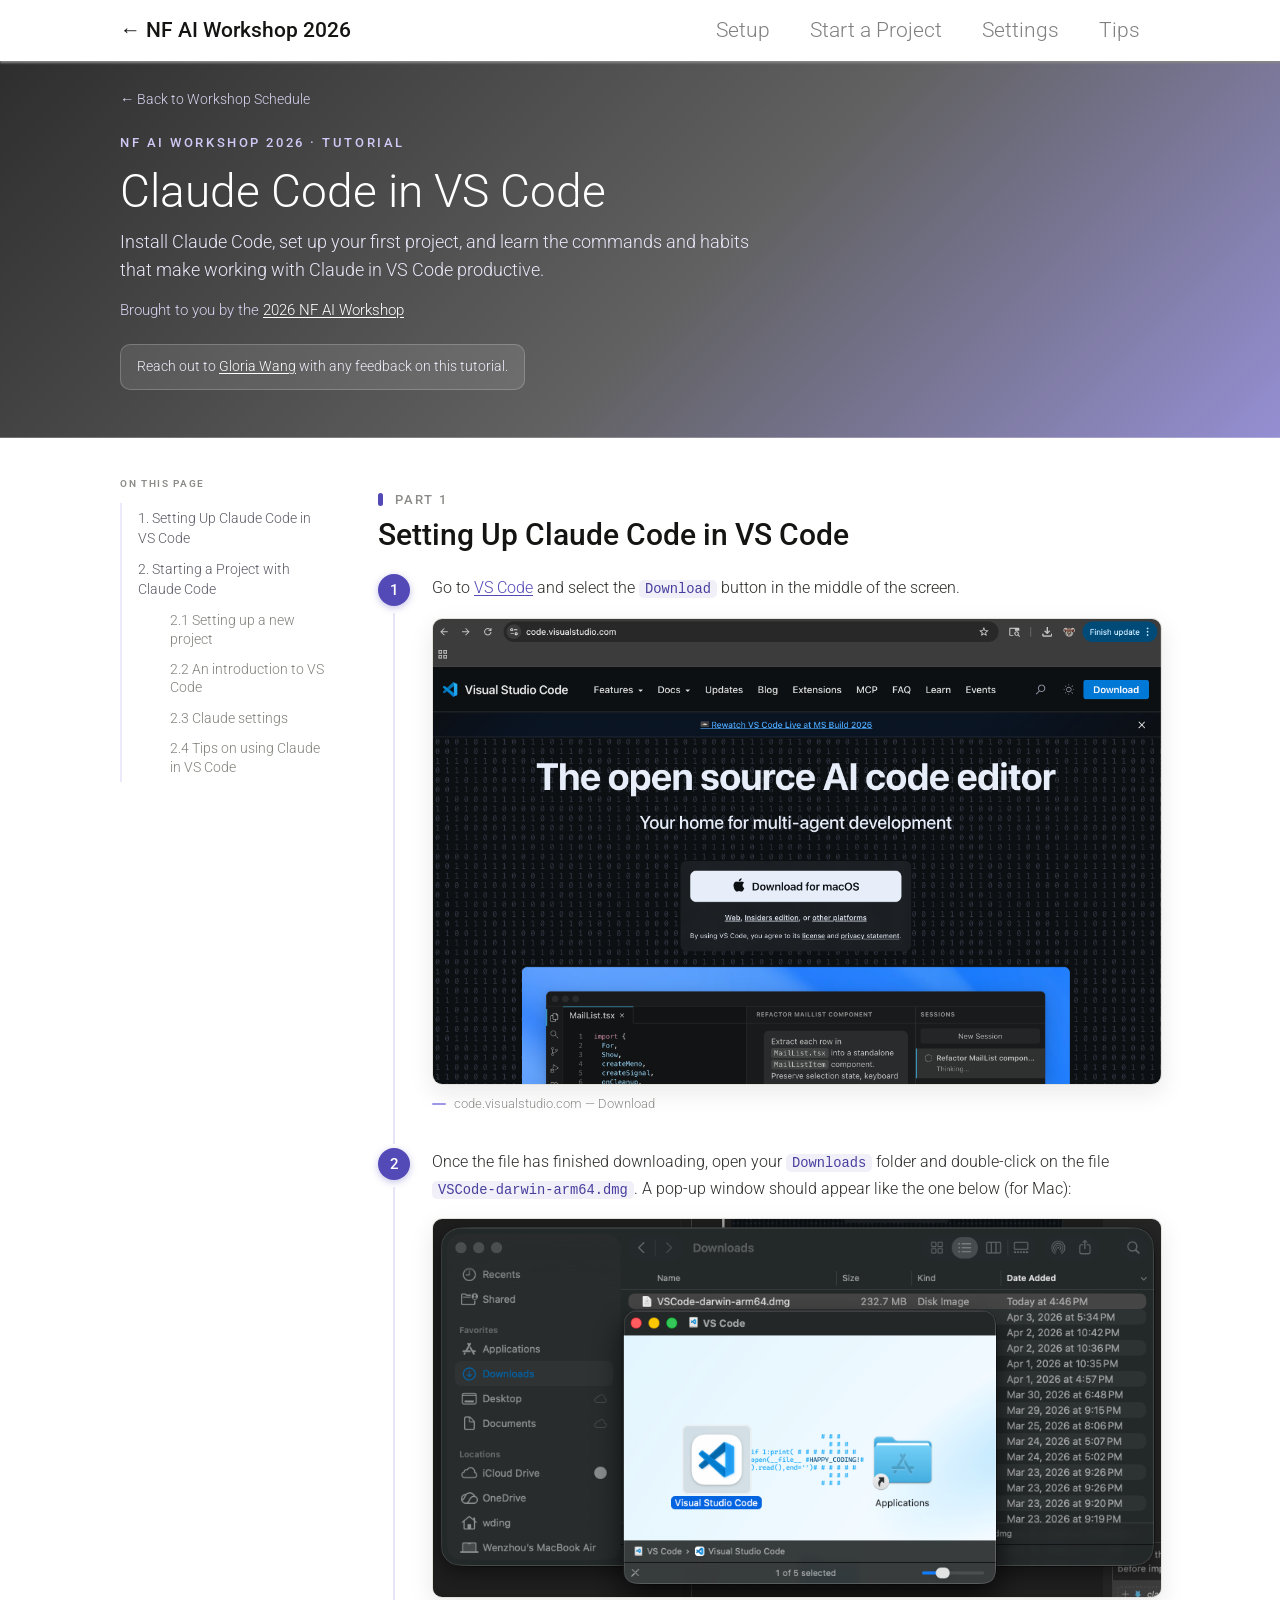
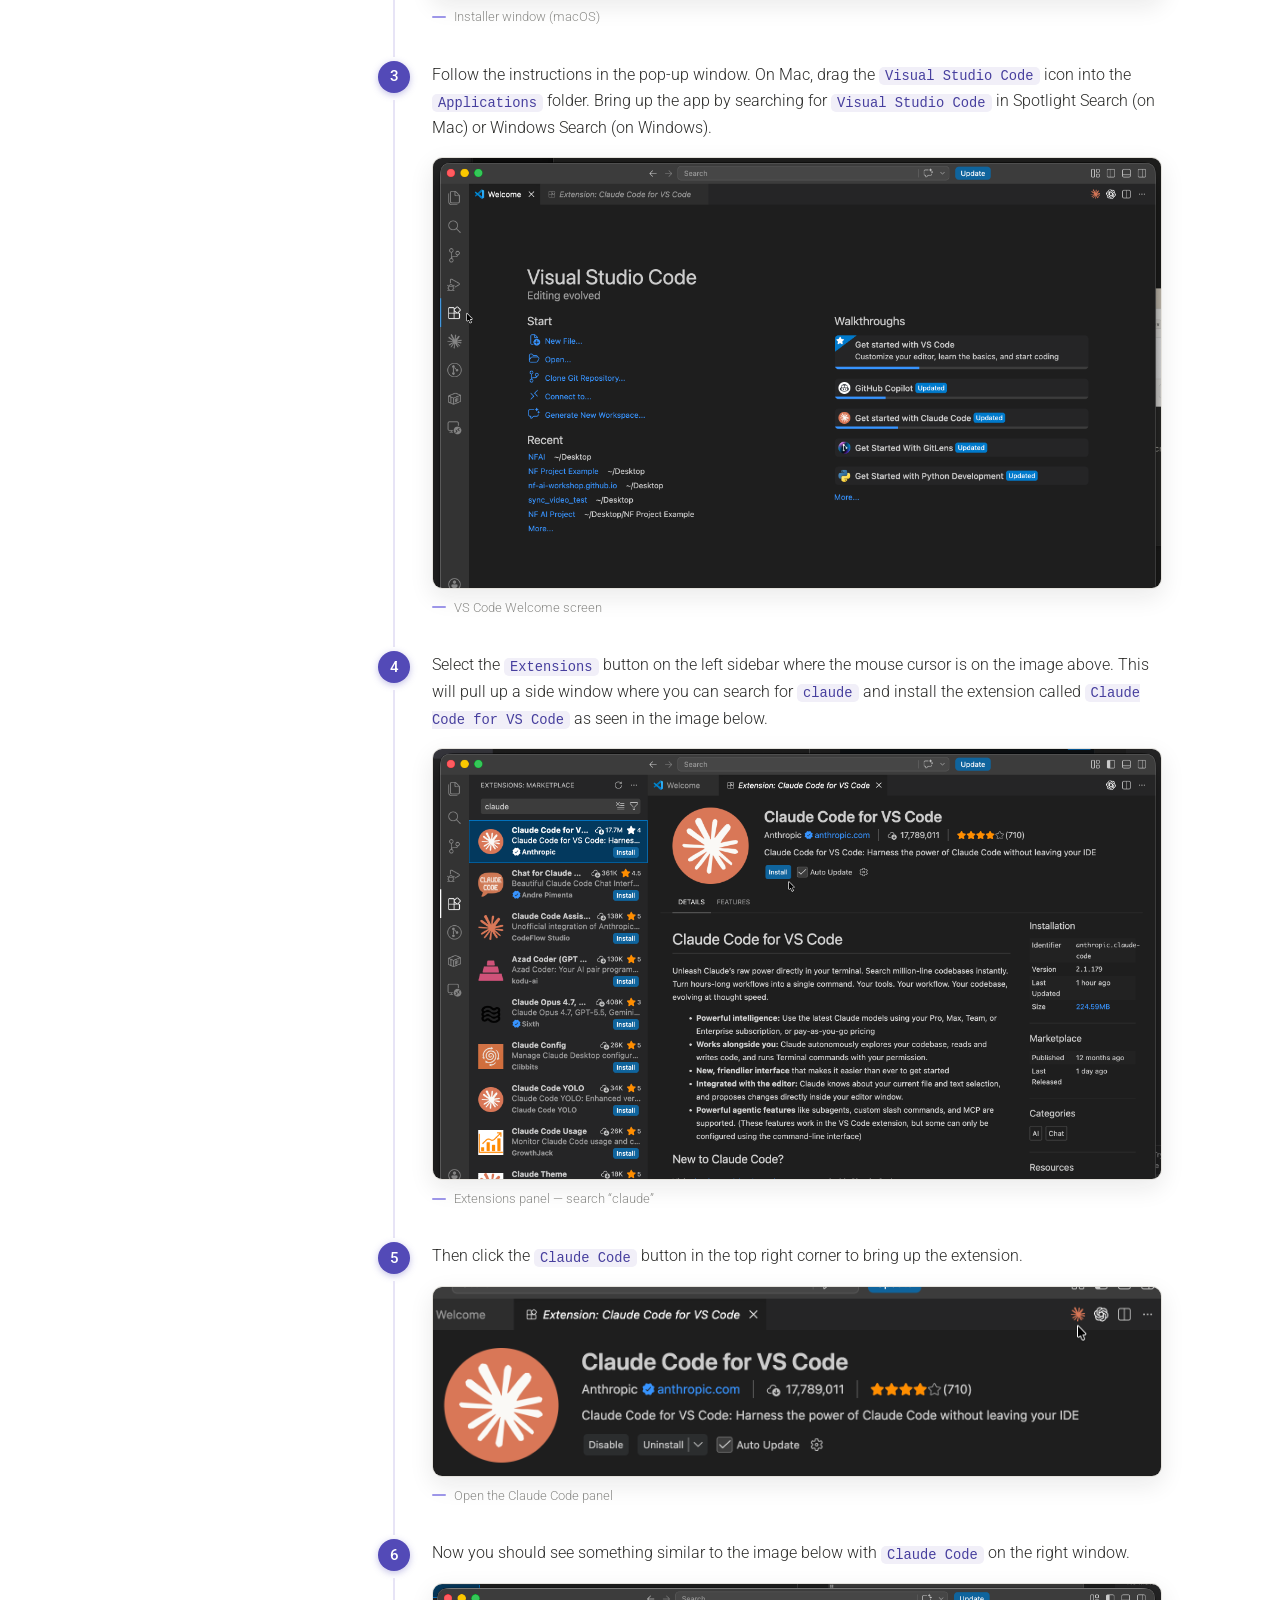
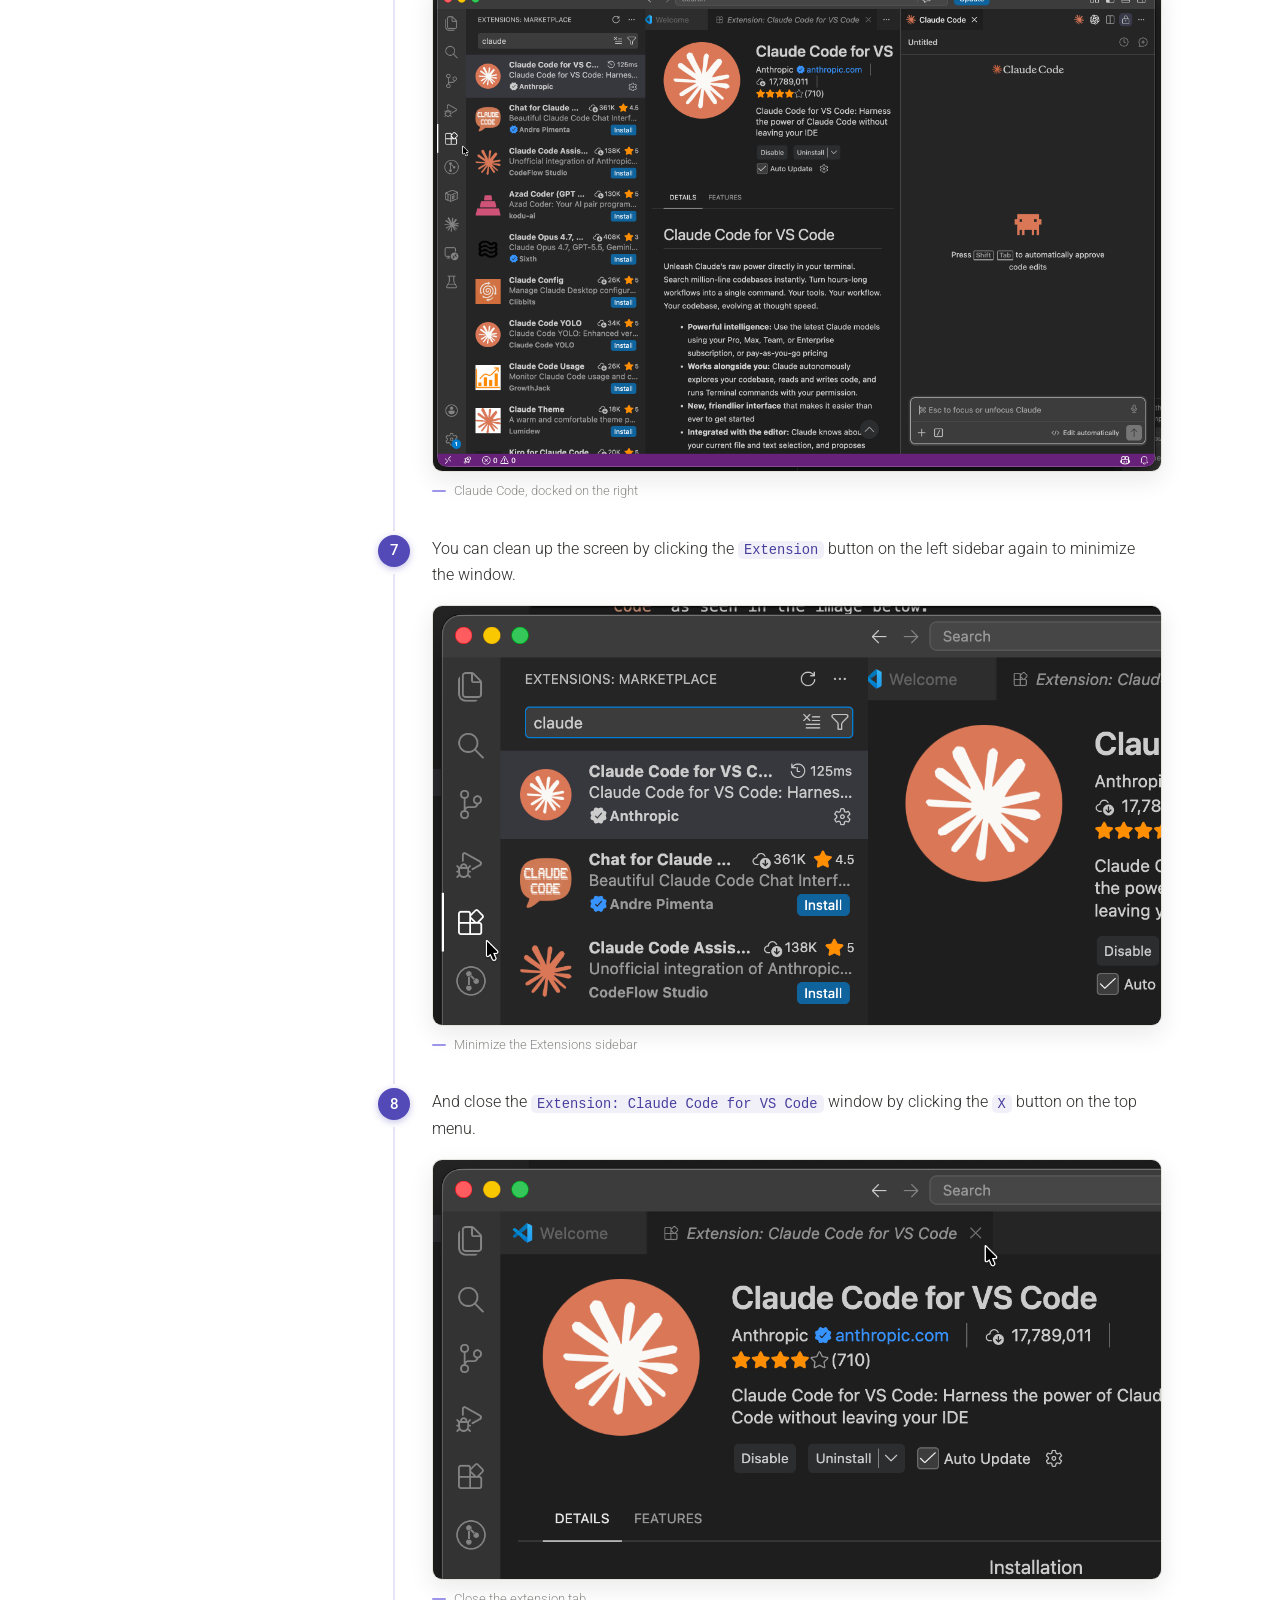
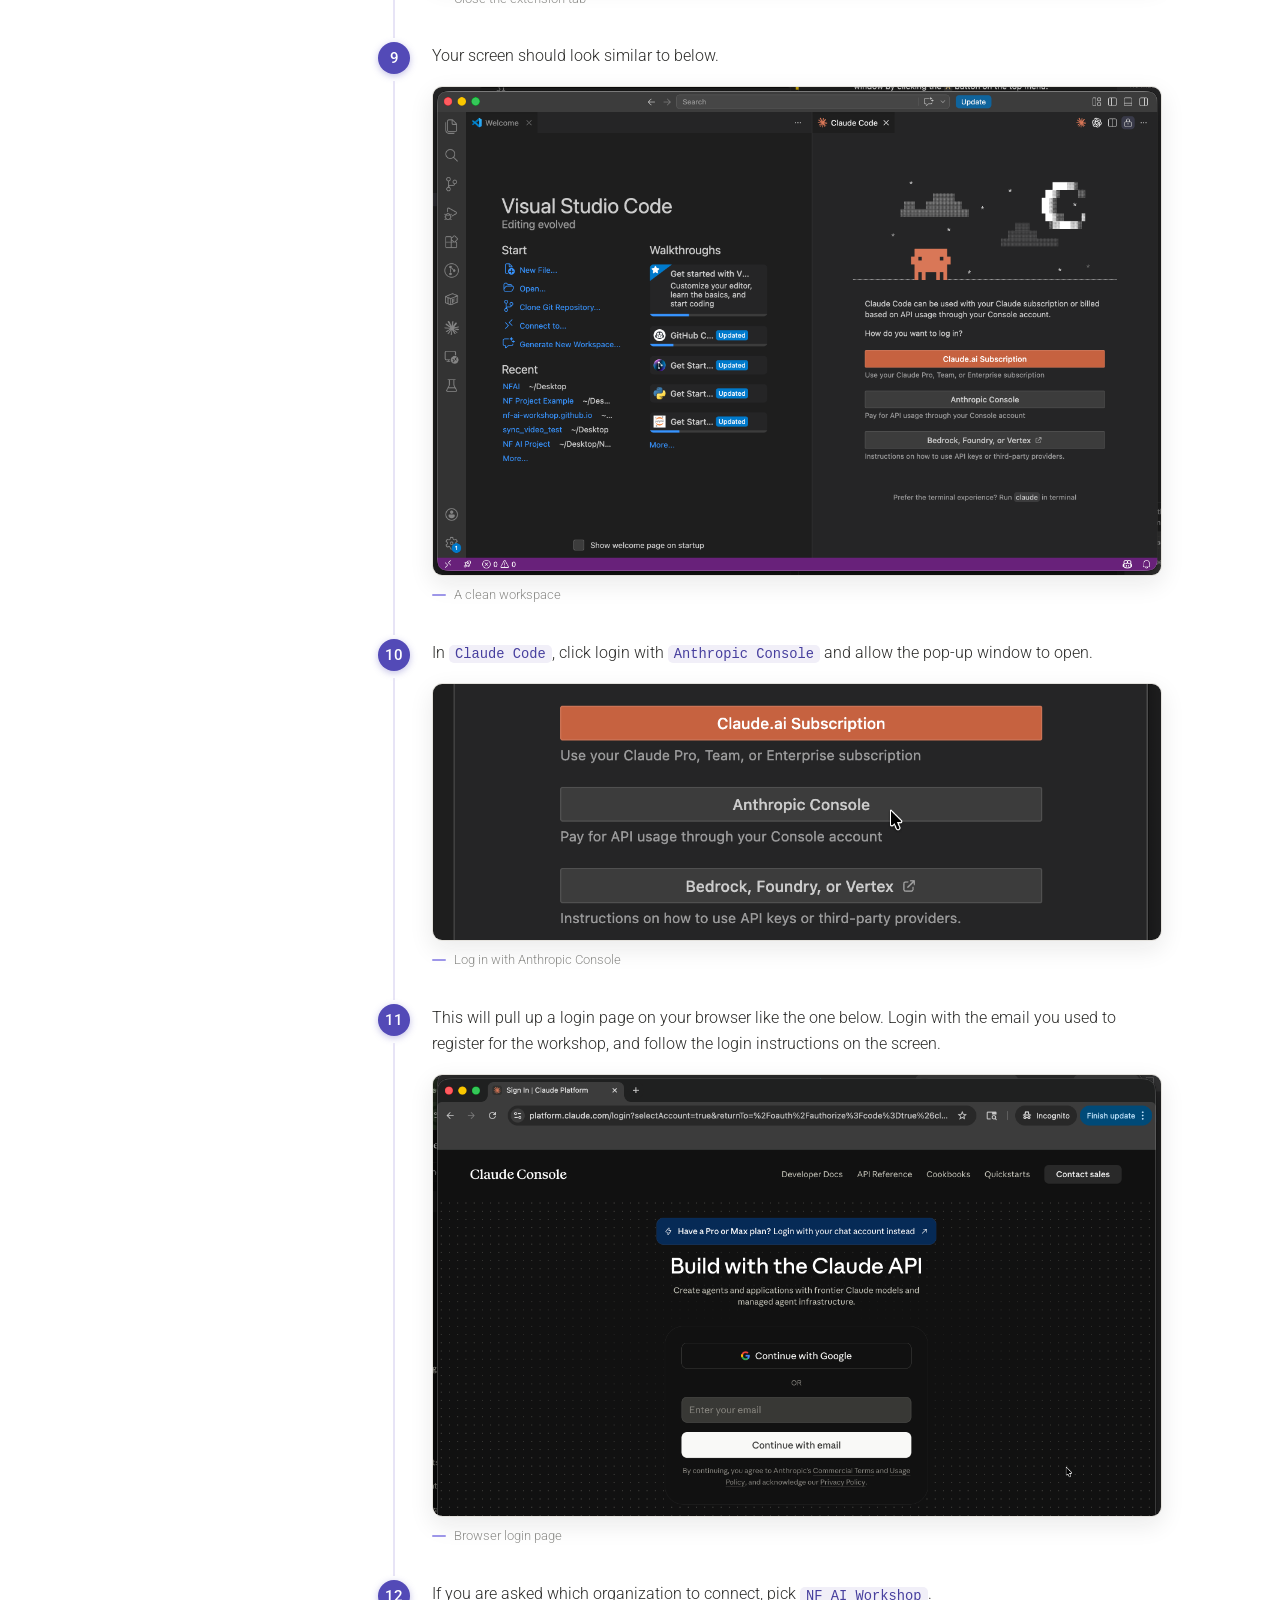
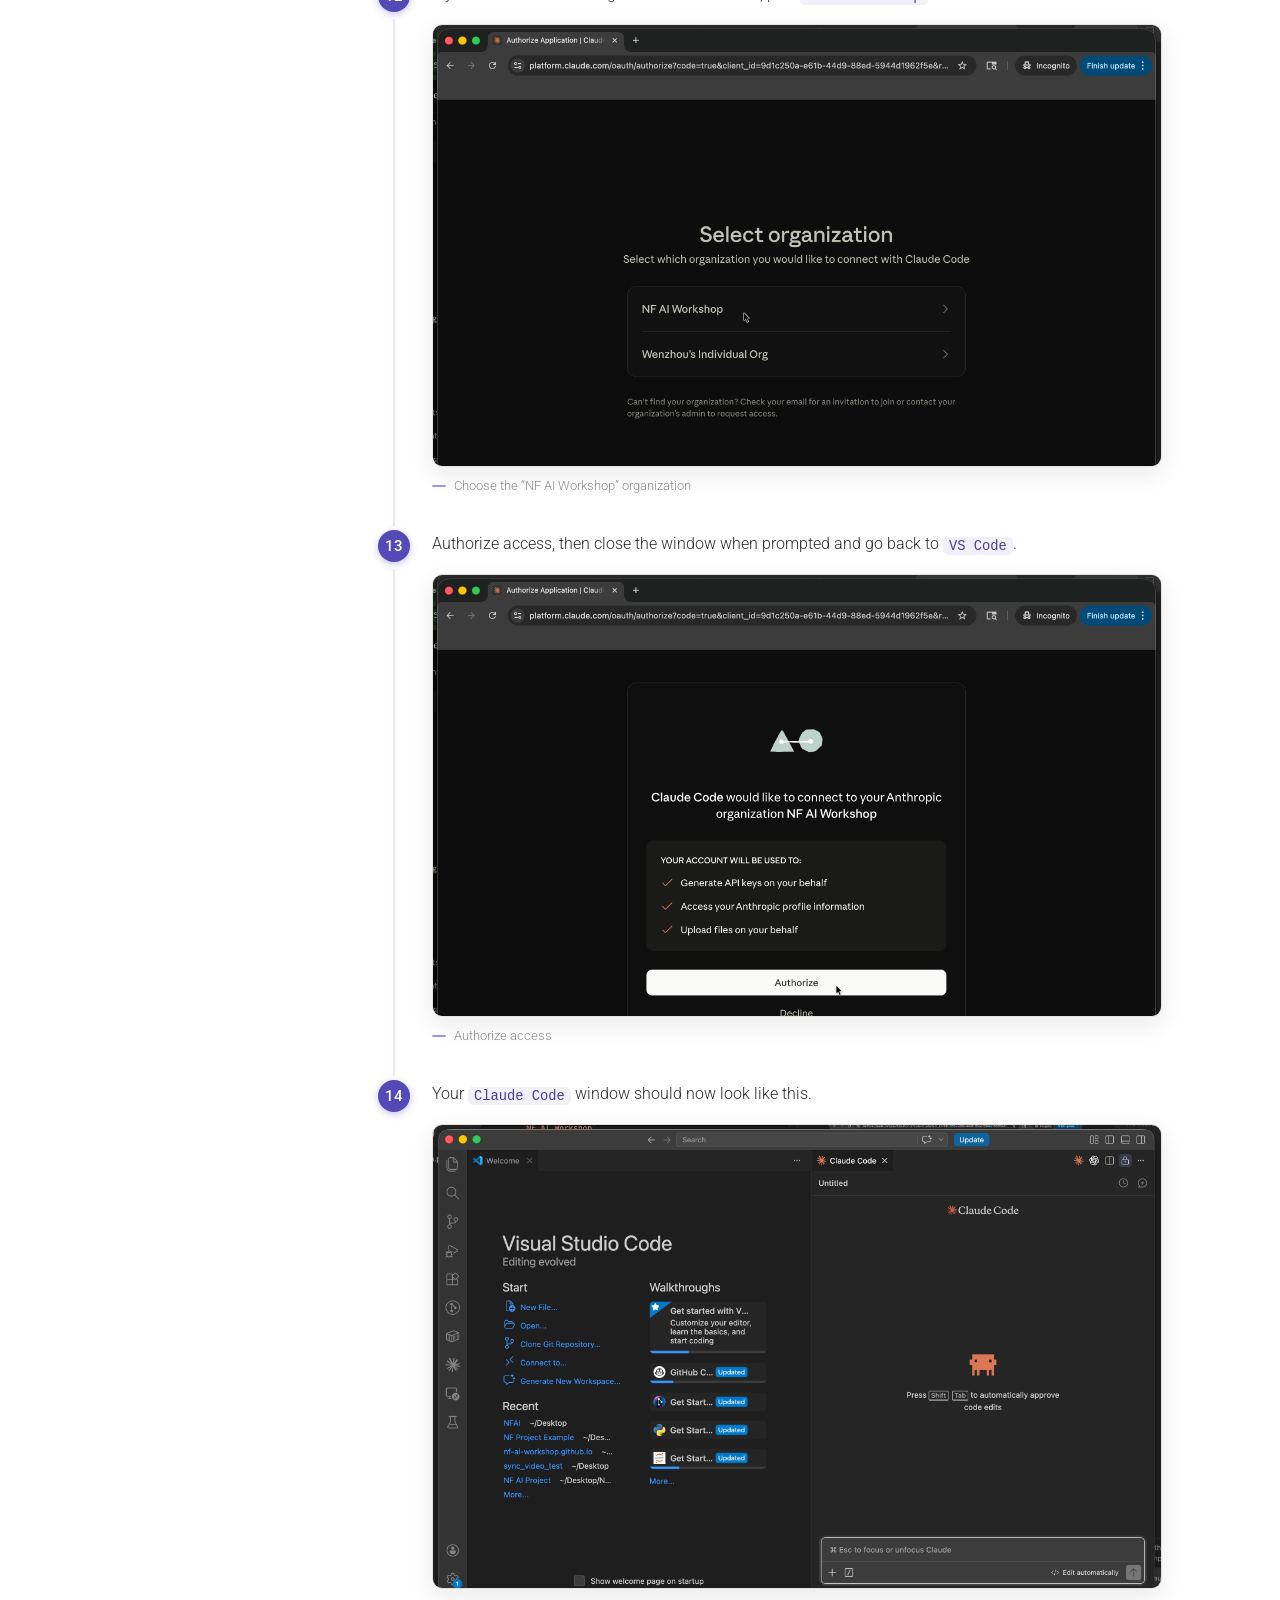
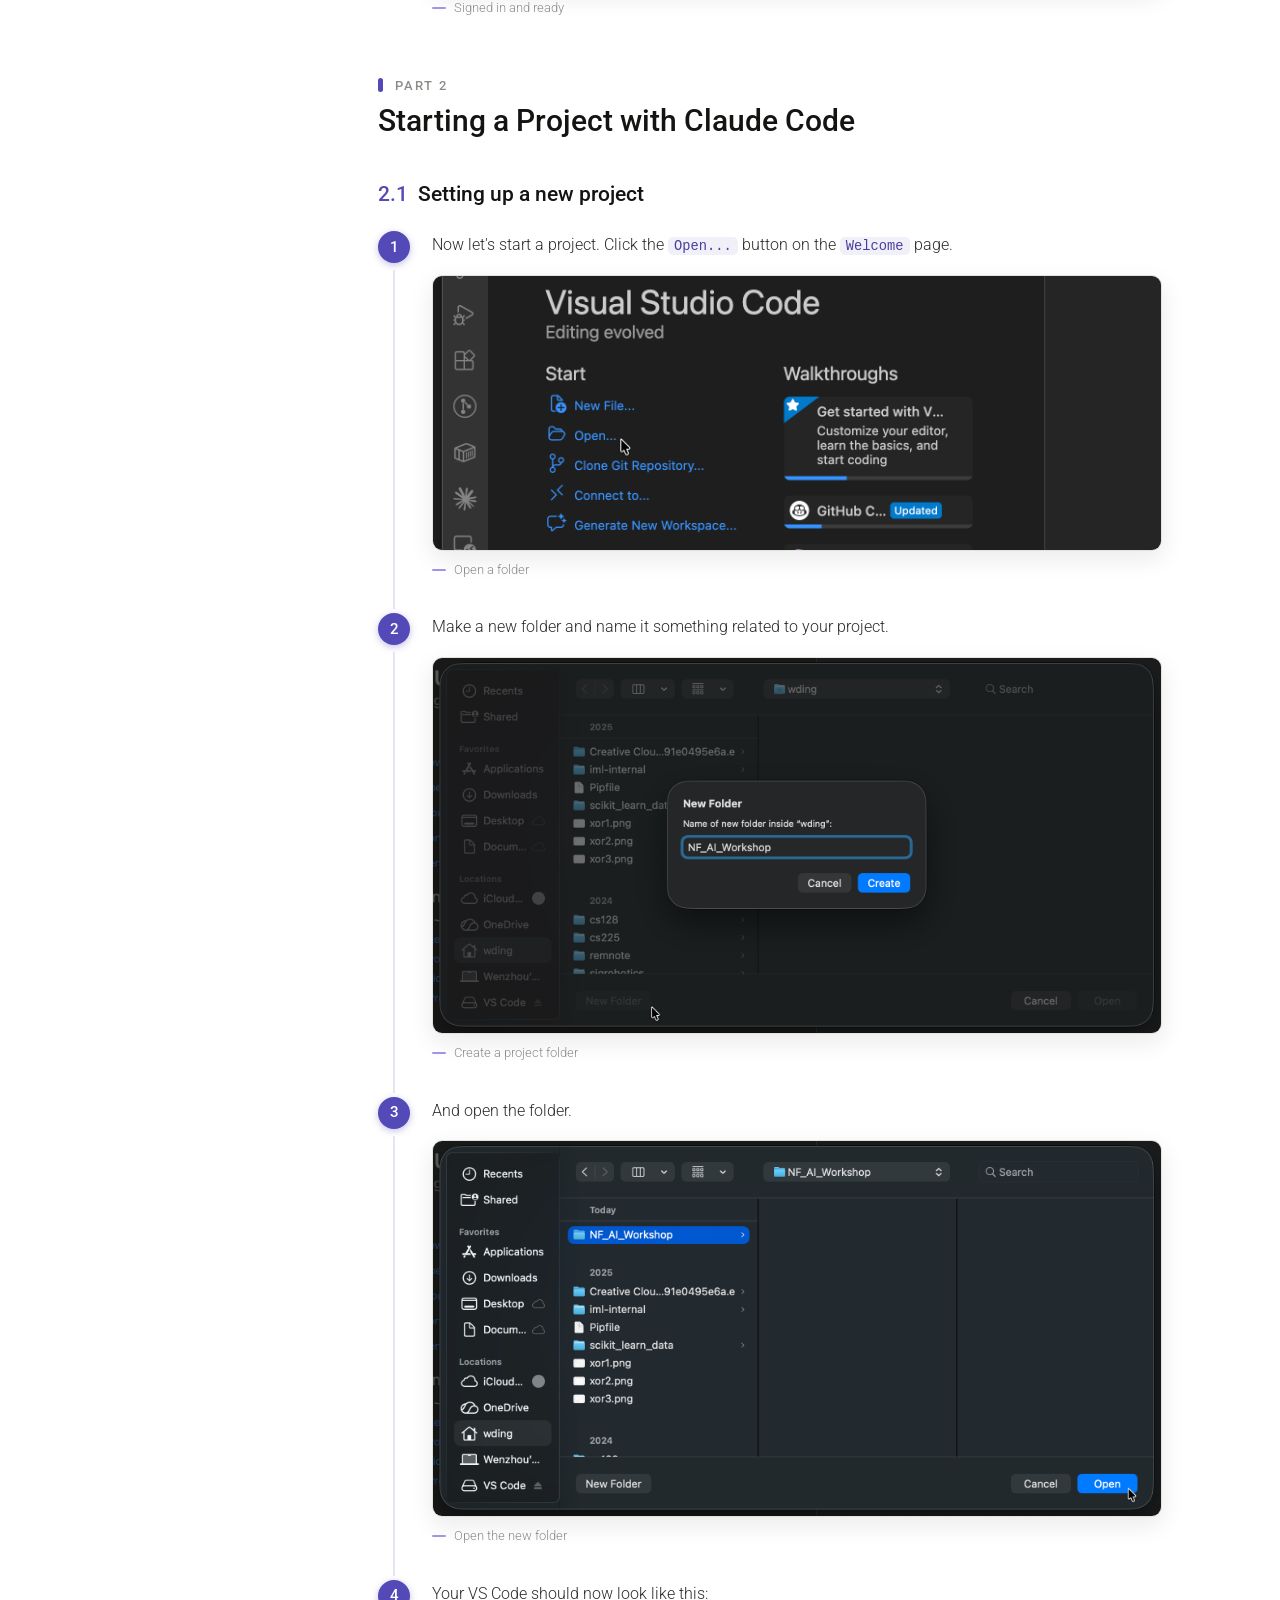
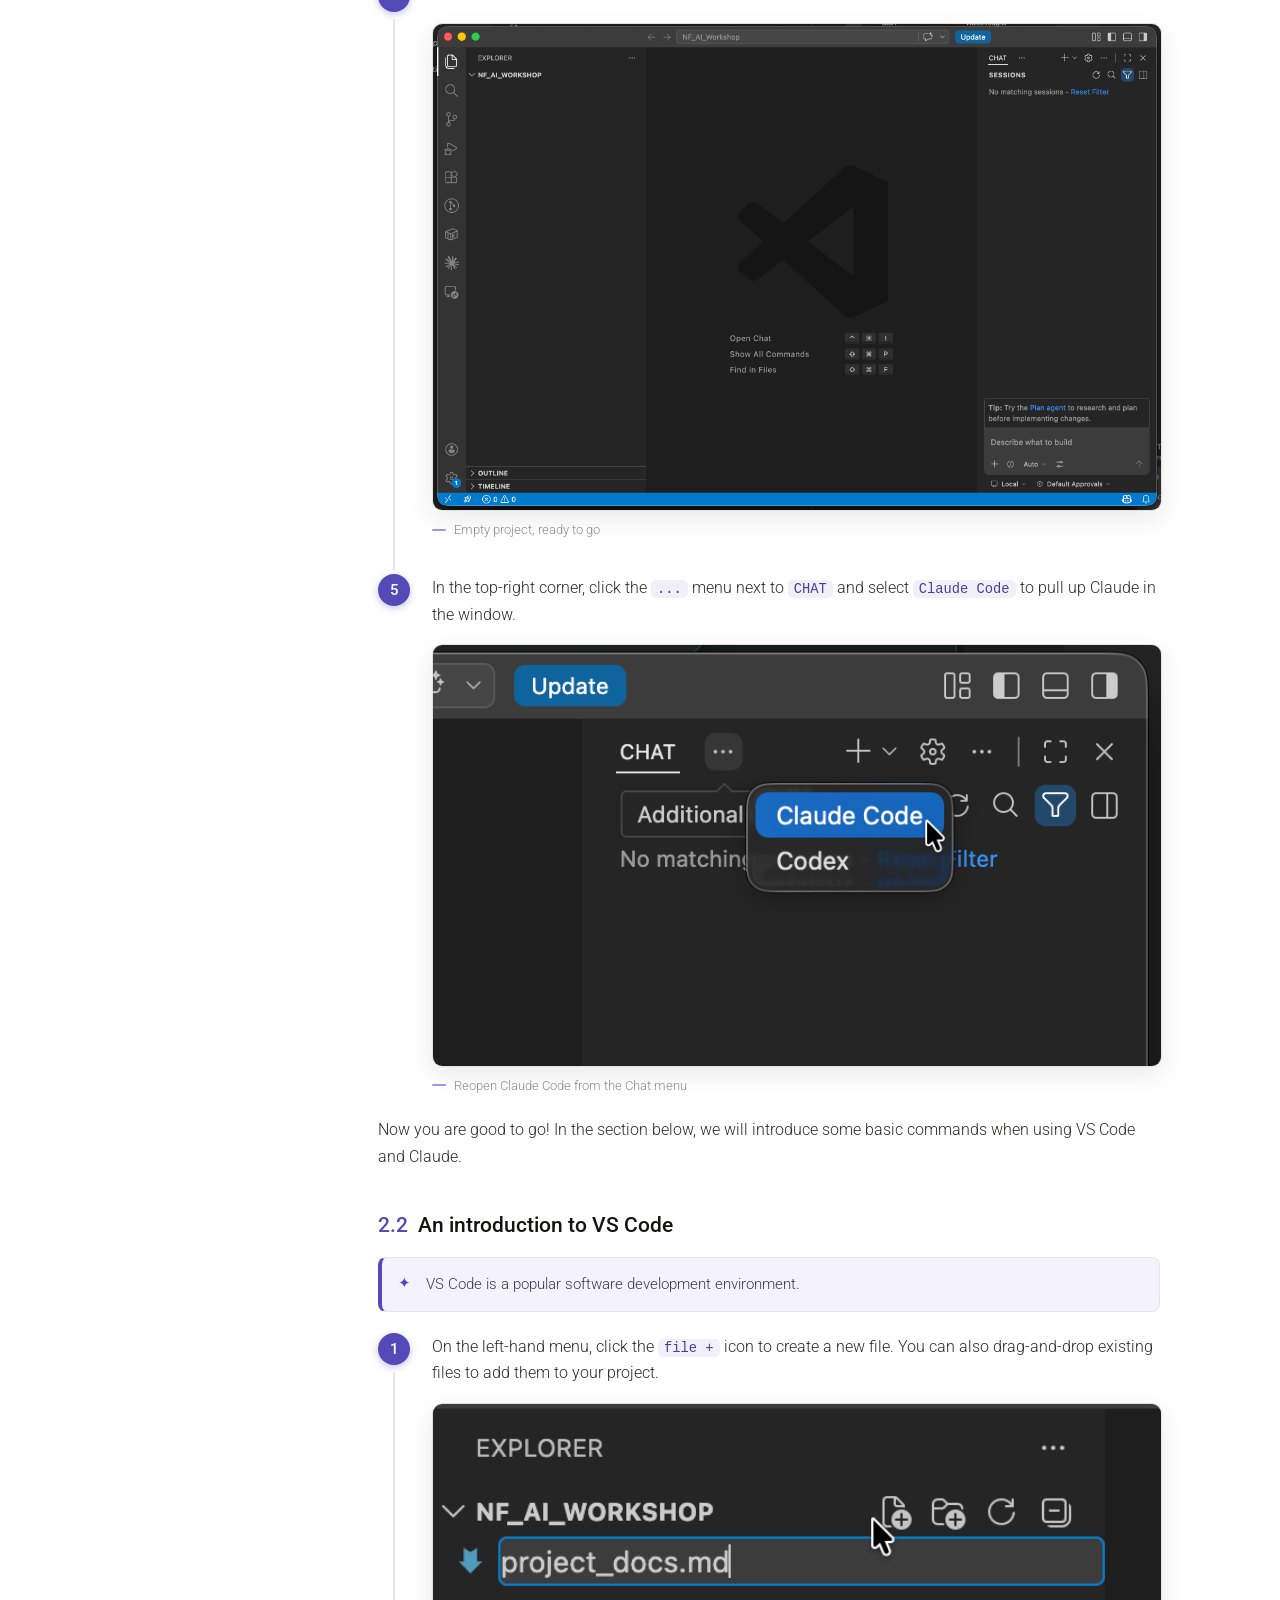
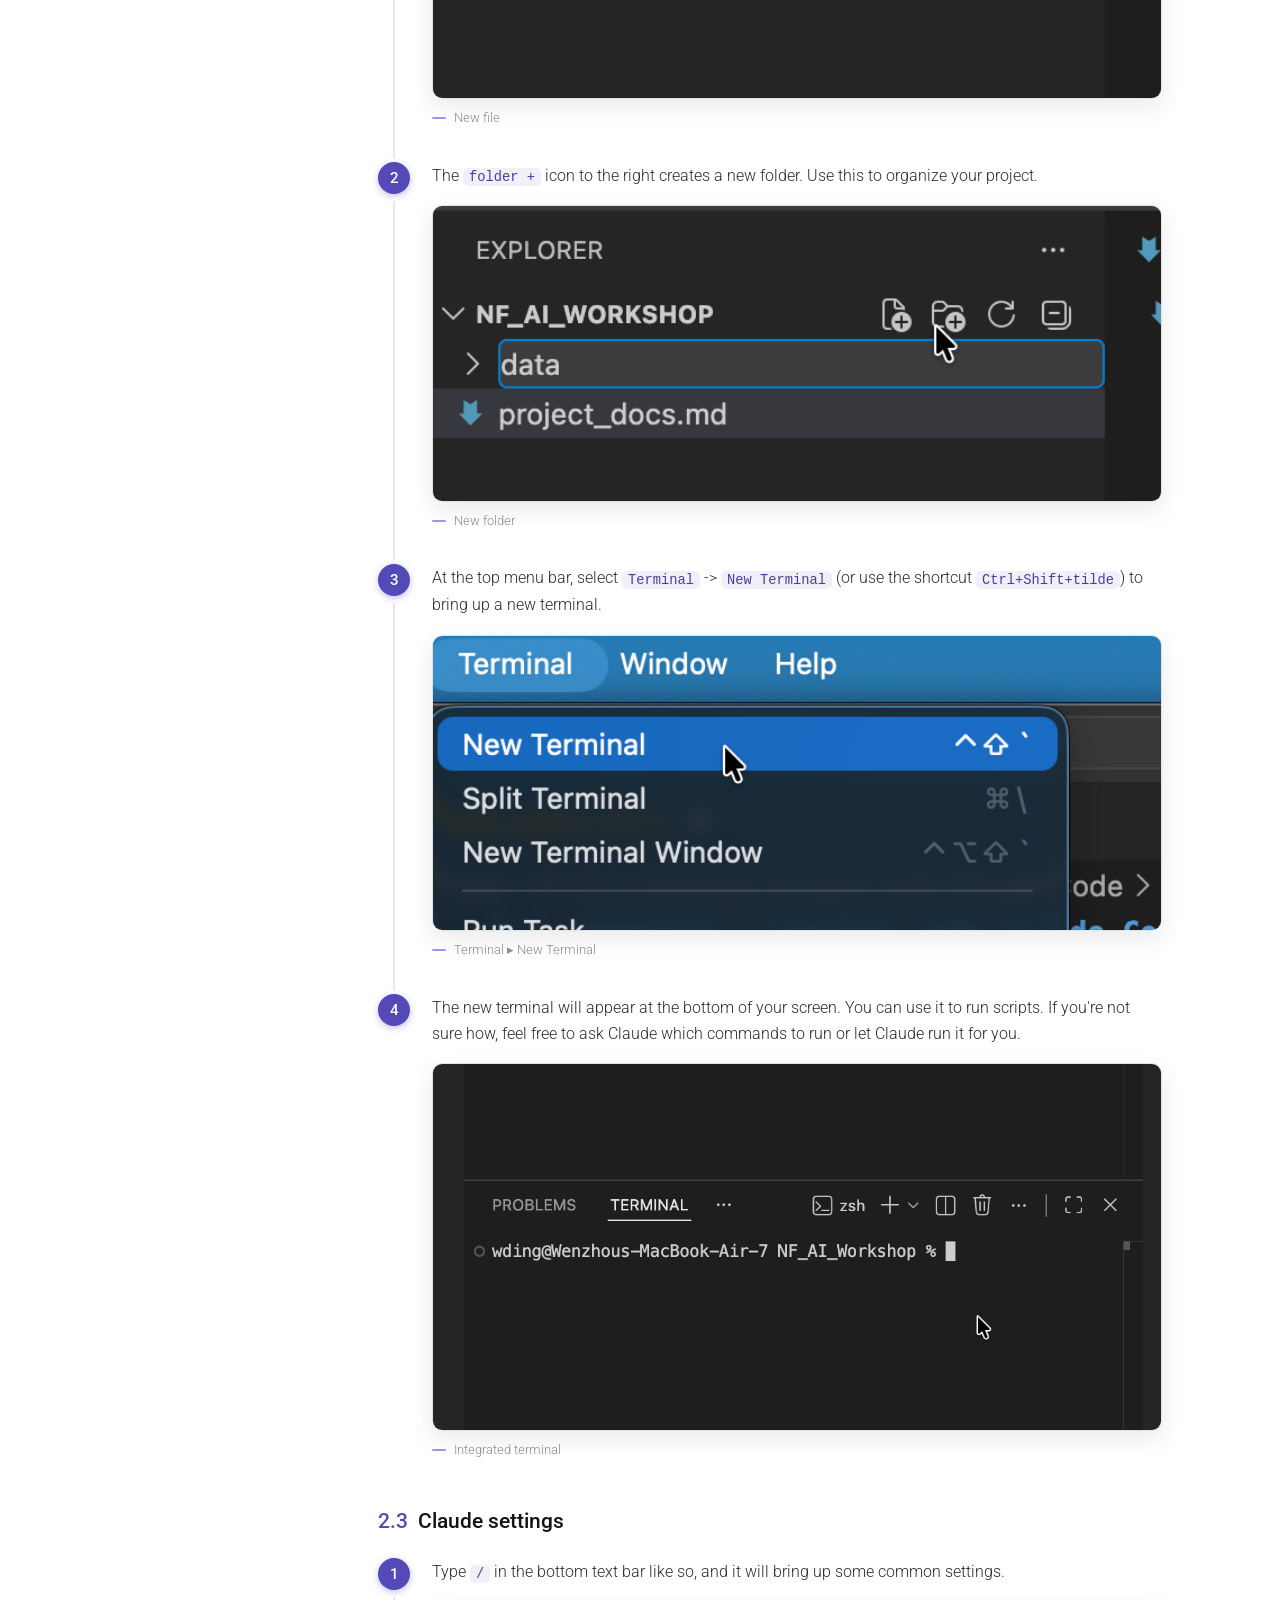
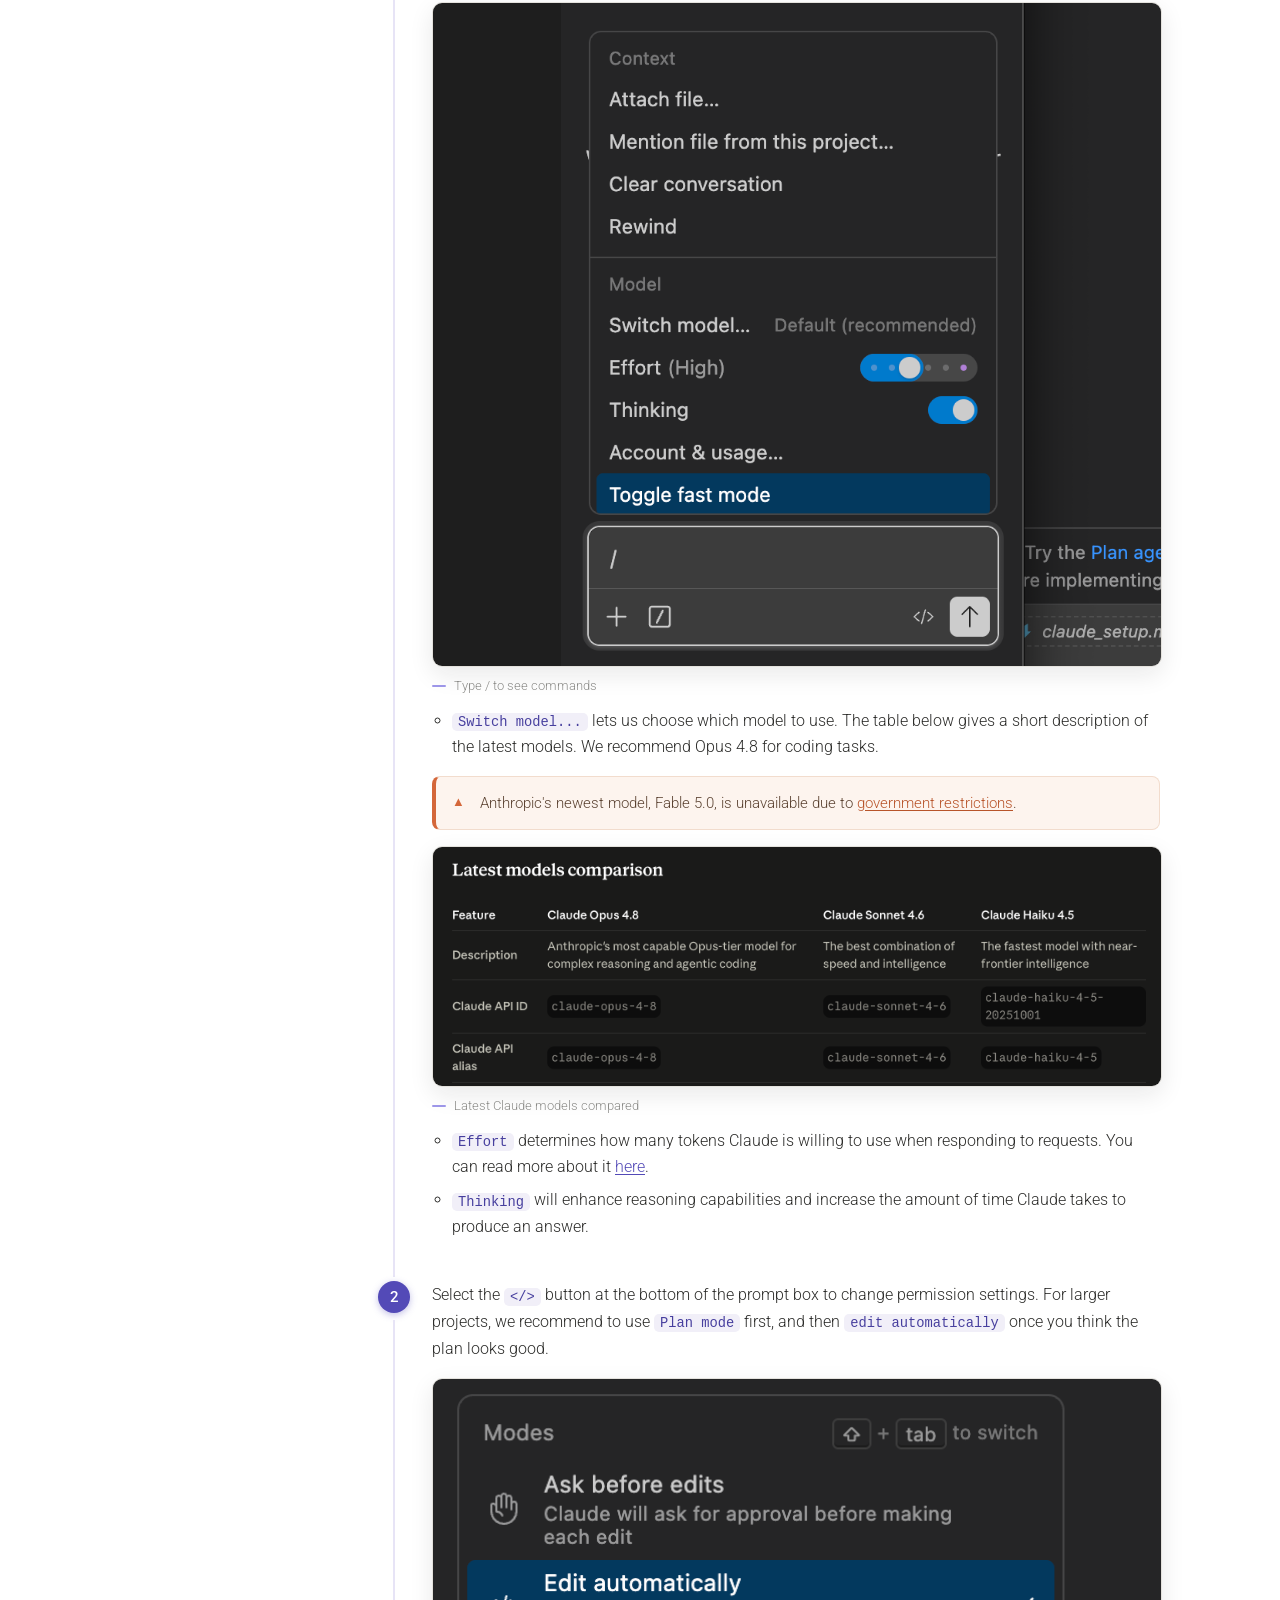
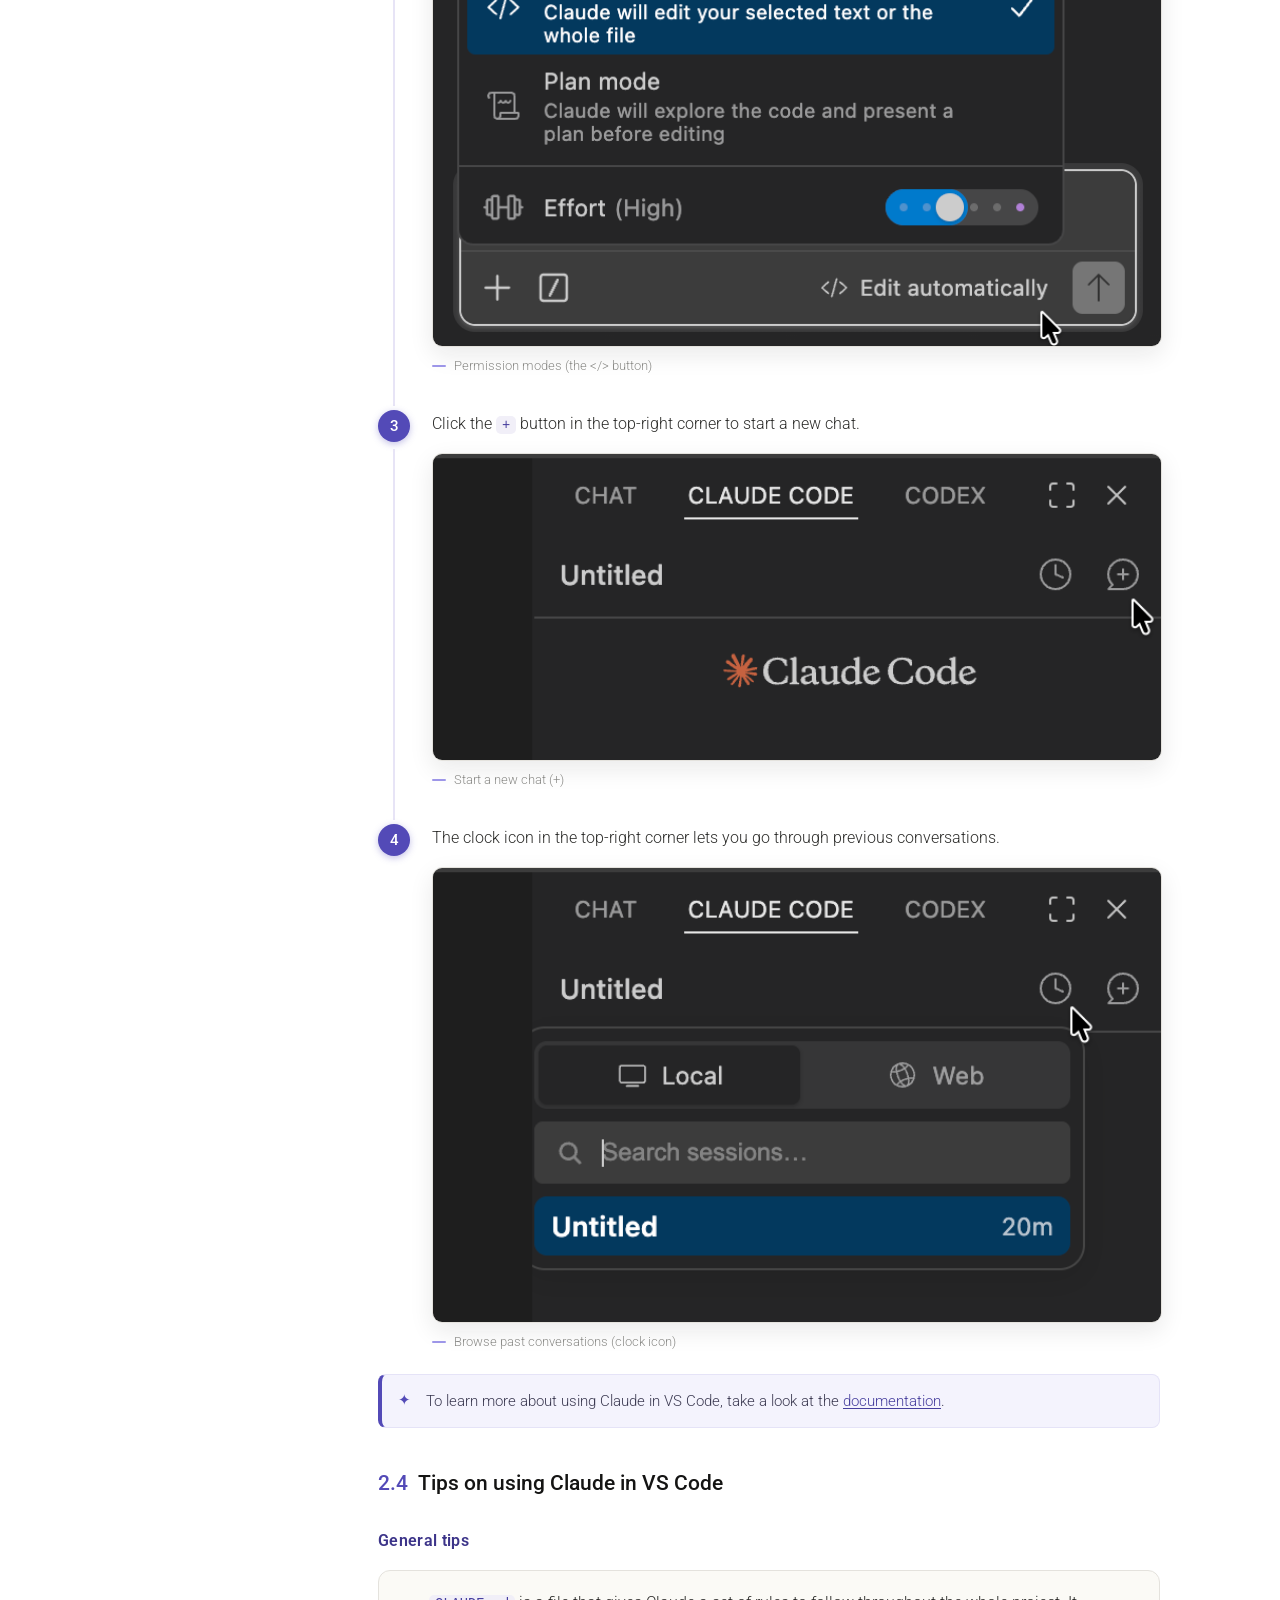
==== commit 2f781e5b: "fixed typos" ====
--- a/nf_conference2026/claude_setup.html
+++ b/nf_conference2026/claude_setup.html
@@ -430,7 +430,7 @@
             </li>
 
             <li class="step">
-              <p class="step-text">Follow the instructions in the pop-up window. On Mac, drag the <code>Visual Studio Code</code> icon into the <code>Applications</code> folder. Bringup the app by searching for <code>Visual Studio Code</code> in Spotlight Search (on Mac) or Windows Search (on Windows).</p>
+              <p class="step-text">Follow the instructions in the pop-up window. On Mac, drag the <code>Visual Studio Code</code> icon into the <code>Applications</code> folder. Bring up the app by searching for <code>Visual Studio Code</code> in Spotlight Search (on Mac) or Windows Search (on Windows).</p>
               <figure class="shot">
                 <img src="../media/vscode_welcome.png" alt="vs code">
                 <figcaption>VS Code Welcome screen</figcaption>
@@ -518,7 +518,7 @@
             </li>
 
             <li class="step">
-              <p class="step-text">You're <code>Claude Code</code> window should now look like this.</p>
+              <p class="step-text">Your <code>Claude Code</code> window should now look like this.</p>
               <figure class="shot">
                 <img src="../media/claude_code.png" alt="claude code">
                 <figcaption>Signed in and ready</figcaption>
@@ -675,9 +675,9 @@
           <h4 class="tut-h4">General tips</h4>
           <div class="tip-card">
             <ul>
-              <li><code>CLAUDE.md</code> is a file that gives Claude a set of rules to follow throughout the whole project. It automatically loads into every session, so you don't need to re-explain general guidelines. Create a <code>CLAUDE.md</code> at the root of your project and copy-paste this into your file: <a href="https://github.com/multica-ai/andrej-karpathy-skills/blob/main/CLAUDE.md">Kaparthy skills for Claude</a>.</li>
+              <li><code>CLAUDE.md</code> is a file that gives Claude a set of rules to follow throughout the whole project. It automatically loads into every session, so you don't need to re-explain general guidelines. Create a <code>CLAUDE.md</code> at the root of your project and copy-paste this into your file: <a href="https://github.com/multica-ai/andrej-karpathy-skills/blob/main/CLAUDE.md">Karpathy skills for Claude</a>.</li>
               <li>In the prompt box, you can <code>@-file</code> (e.g. <code>@project_docs.md</code>) to reference a file in your project directly, so Claude doesn't have to go look for it.</li>
-              <li>Manage context-- how much information Claude sees at a time-- by running <code>/clear</code> or <code>/compact &lt;instructions&gt;</code> (e.g. <code>/compact Focus on changes</code>) fairly often to help Claude focus and reduce token usage. Another trick is to let Claude summarize its progress in a <code>PROGRESS.md</code> file as it works so you can use <code>/clear</code> often without loosing information about what Claude is doing.</li>
+              <li>Manage context-- how much information Claude sees at a time-- by running <code>/clear</code> or <code>/compact &lt;instructions&gt;</code> (e.g. <code>/compact Focus on changes</code>) fairly often to help Claude focus and reduce token usage. Another trick is to let Claude summarize its progress in a <code>PROGRESS.md</code> file as it works so you can use <code>/clear</code> often without losing information about what Claude is doing.</li>
               <li>Use <code>/btw</code> for quick questions that don't need to be recorded in conversation history.</li>
             </ul>
           </div>
